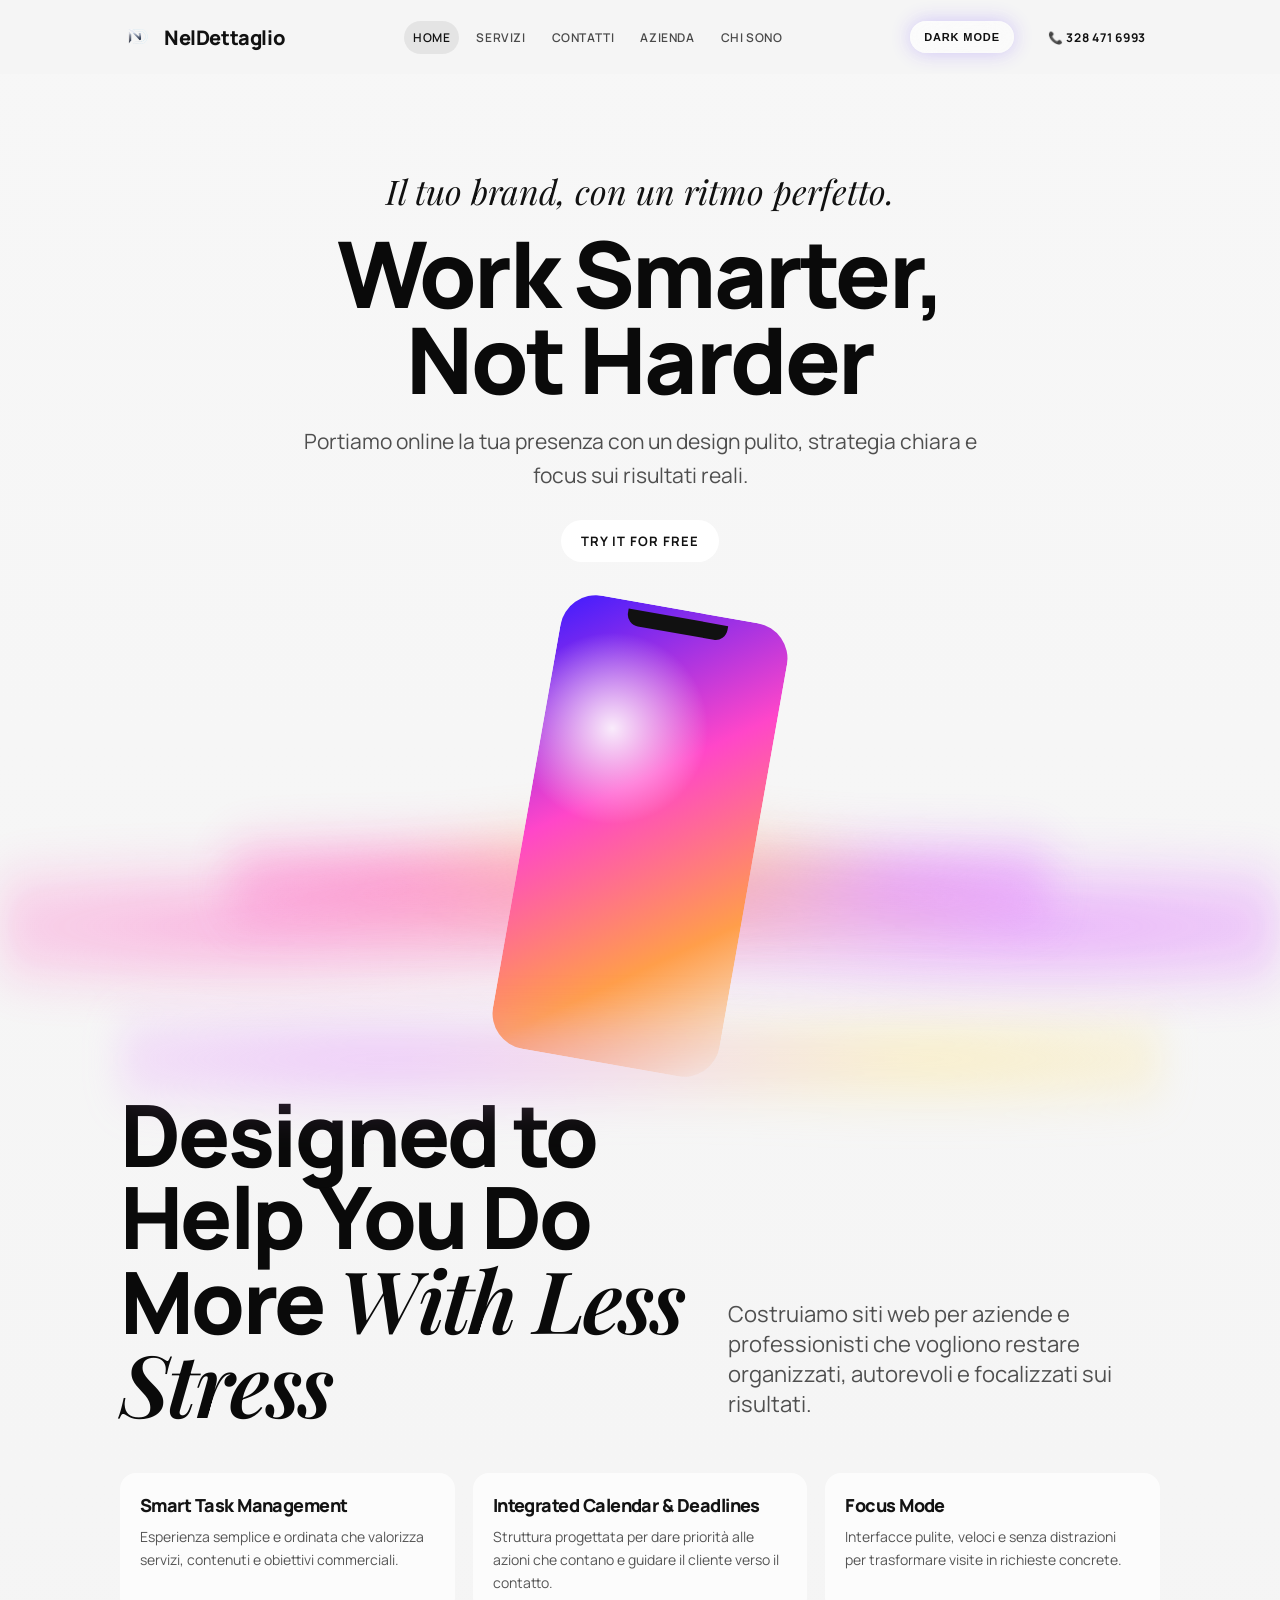
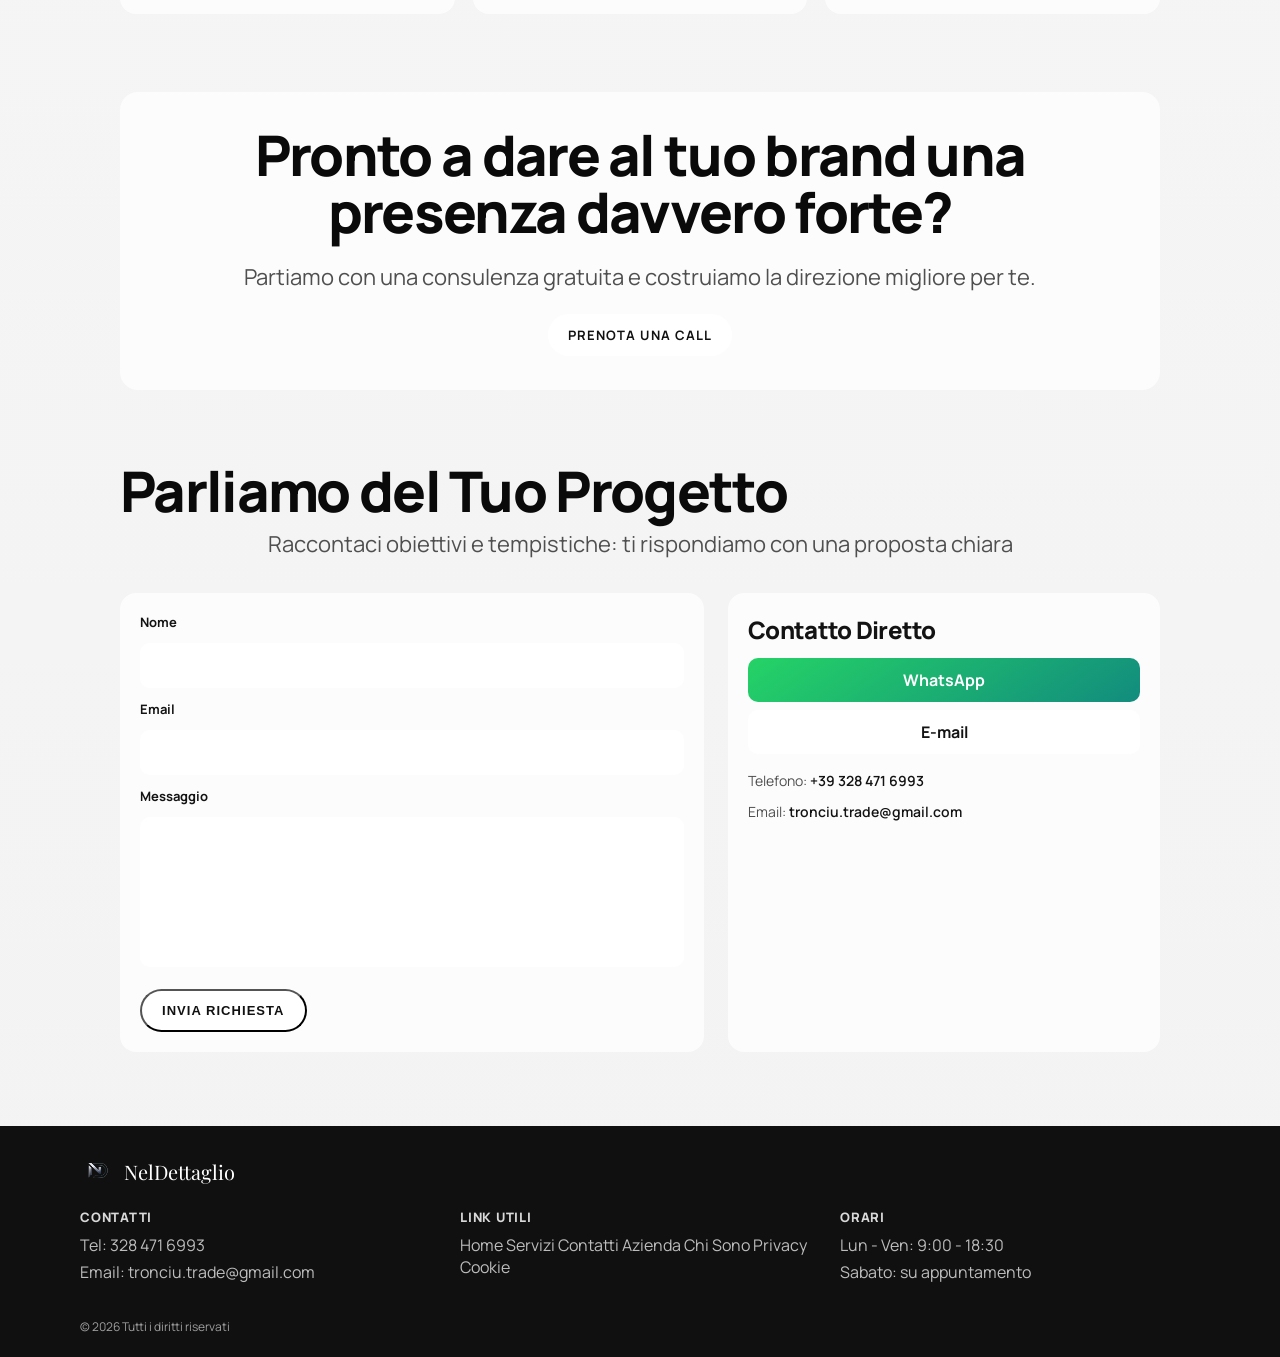
==== index.html @ 2afd31af "light mode and dark mode" ====
<!DOCTYPE html>
<html lang="it">
<head>
  <meta charset="UTF-8" />
  <meta name="viewport" content="width=device-width, initial-scale=1.0" />
  <title>NelDettaglio | Web Design Premium</title>
  <meta name="description" content="Realizziamo siti web premium, veloci e su misura per aziende e professionisti che vogliono distinguersi davvero online." />
  <meta name="theme-color" content="#000000" />
  <meta property="og:type" content="website" />
  <meta property="og:title" content="NelDettaglio | Web Design Premium" />
  <meta property="og:description" content="Siti web ad alto impatto visivo e strategico per valorizzare il tuo brand e generare contatti di qualità." />
  <meta property="og:image" content="images/logo2.png" />
  <meta property="og:locale" content="it_IT" />
  <meta name="twitter:card" content="summary_large_image" />
  <meta name="twitter:title" content="NelDettaglio | Web Design Premium" />
  <meta name="twitter:description" content="Design, strategia e performance per una presenza online che si fa ricordare." />
  <meta name="twitter:image" content="images/logo2.png" />
  <link rel="preconnect" href="https://fonts.googleapis.com" />
  <link rel="preconnect" href="https://fonts.gstatic.com" crossorigin />
  <link href="https://fonts.googleapis.com/css2?family=Playfair+Display:wght@600;700;800&family=Manrope:wght@400;500;600;700;800&display=swap" rel="stylesheet" />
  <link rel="icon" type="image/png" sizes="32x32" href="images/favicon-32.png" />
  <link rel="icon" type="image/png" sizes="16x16" href="images/favicon-16.png" />
  <link rel="apple-touch-icon" sizes="180x180" href="images/apple-touch-icon.png" />
  <link rel="stylesheet" href="css/tronciu.css" />
</head>
<body class="preload">
  <div class="site-shell">
  <header class="topbar" id="home-content">
    <div class="container nav-wrap">
      <a href="/" class="brand" aria-label="Vai alla home">
        <img class="logo-image" src="images/logo2.png" alt="Logo NelDettaglio" />
        <span class="logo-text">NelDettaglio</span>
      </a>
      <button class="nav-toggle" type="button" aria-expanded="false" aria-controls="site-nav" aria-label="Apri menu di navigazione">
        <span></span><span></span><span></span>
      </button>
      <nav class="nav" id="site-nav">
        <a href="/" class="active">Home</a>
        <a href="#servizi">Servizi</a>
        <a href="#contatti">Contatti</a>
        <a href="html/azienda.html">Azienda</a>
        <a href="html/chi-siamo.html">Chi Sono</a>
      </nav>
      <button class="theme-toggle" type="button" id="theme-toggle" aria-label="Attiva tema scuro" aria-pressed="false">DARK MODE</button>
      <a href="tel:+393284716993" class="nav-quick phone" aria-label="Chiama il numero 328 471 6993">&#128222; 328 471 6993</a>
    </div>
  </header>

  <main>
    <section class="hero">
      <div class="container hero-grid">
        <div class="hero-copy">
          <small class="hero-kicker">Il tuo brand, con un ritmo perfetto.</small>
          <h1>Work Smarter,<br />Not Harder</h1>
          <p>Portiamo online la tua presenza con un design pulito, strategia chiara e focus sui risultati reali.</p>
          <a href="#contatti" class="btn">Try It For Free</a>
        </div>
      </div>
      <div class="hero-device-wrap" aria-hidden="true">
        <div class="hero-device"></div>
      </div>
    </section>

    <section class="services container" id="servizi">
      <div class="services-head">
        <h2>Designed to Help You Do<br />More <span>With Less Stress</span></h2>
        <p class="subtitle">Costruiamo siti web per aziende e professionisti che vogliono restare organizzati, autorevoli e focalizzati sui risultati.</p>
      </div>
      <div class="service-grid service-points">
        <article class="card service point">
          <h3>Smart Task Management</h3>
          <p>Esperienza semplice e ordinata che valorizza servizi, contenuti e obiettivi commerciali.</p>
        </article>
        <article class="card service point">
          <h3>Integrated Calendar &amp; Deadlines</h3>
          <p>Struttura progettata per dare priorità alle azioni che contano e guidare il cliente verso il contatto.</p>
        </article>
        <article class="card service point">
          <h3>Focus Mode</h3>
          <p>Interfacce pulite, veloci e senza distrazioni per trasformare visite in richieste concrete.</p>
        </article>
      </div>
    </section>

    <section class="cta">
      <div class="container cta-box">
        <h2>Pronto a dare al tuo brand una presenza davvero forte?</h2>
        <p>Partiamo con una consulenza gratuita e costruiamo la direzione migliore per te.</p>
        <a href="#contatti" class="btn">Prenota una Call</a>
      </div>
    </section>

    <section class="contact container" id="contatti">
      <h2>Parliamo del Tuo Progetto</h2>
      <p class="subtitle">Raccontaci obiettivi e tempistiche: ti rispondiamo con una proposta chiara</p>
      <div class="contact-grid">
        <form class="contact-form card" id="contact-form">
          <label for="nome">Nome</label>
          <input id="nome" name="nome" type="text" required />

          <label for="email">Email</label>
          <input id="email" name="email" type="email" required />

          <label for="messaggio">Messaggio</label>
          <textarea id="messaggio" name="messaggio" rows="5" required></textarea>

          <button type="submit" class="btn contact-send">Invia Richiesta</button>
        </form>

        <div class="contact-actions card">
          <h3>Contatto Diretto</h3>
          <a class="quick-link whatsapp-link" id="wa-link" href="https://wa.me/393284716993" target="_blank" rel="noopener noreferrer">WhatsApp</a>
          <a class="quick-link mail-link" href="mailto:tronciu.trade@gmail.com">E-mail</a>
          <p>Telefono: <a href="tel:+393284716993">+39 328 471 6993</a></p>
          <p>Email: <a href="mailto:tronciu.trade@gmail.com">tronciu.trade@gmail.com</a></p>
        </div>
      </div>
    </section>
  </main>

  <footer class="site-footer">
    <div class="footer-inner">
      <div class="footer-brand">
        <img class="logo-image footer-logo" src="images/logo2.png" alt="Logo NelDettaglio" />
        <span class="footer-brand-text">NelDettaglio</span>
      </div>
      <div class="footer-col">
        <h4>CONTATTI</h4>
        <p>Tel: 328 471 6993</p>
        <p>Email: tronciu.trade@gmail.com</p>
      </div>
      <div class="footer-col">
        <h4>LINK UTILI</h4>
        <a href="/">Home</a>
        <a href="#servizi">Servizi</a>
        <a href="#contatti">Contatti</a>
        <a href="html/azienda.html">Azienda</a>
        <a href="html/chi-siamo.html">Chi Sono</a>
        <a href="html/privacy.html">Privacy</a>
        <a href="html/cookie.html">Cookie</a>
      </div>
      <div class="footer-col">
        <h4>ORARI</h4>
        <p>Lun - Ven: 9:00 - 18:30</p>
        <p>Sabato: su appuntamento</p>
      </div>
      <div class="footer-copy">© 2026 Tutti i diritti riservati</div>
      <a class="mobile-phone-cta" href="tel:+393284716993" aria-label="Chiama il numero 328 471 6993">
        &#128222; Chiama ora: 328 471 6993
      </a>
    </div>
  </footer>
  </div>
  <script src="js/tronciu.js"></script>
</body>
</html>
---- css/tronciu.css ----
:root {
  --page-bg: #ffffff;
  --canvas: #f3f3f3;
  --canvas-soft: #f7f7f7;
  --ink: #111111;
  --ink-soft: #4a4a4a;
  --accent: #5227ff;
  --topbar-bg: rgba(245, 245, 245, 0.86);
  --nav-hover: rgba(17, 17, 17, 0.07);
  --surface: rgba(255, 255, 255, 0.72);
  --surface-strong: rgba(255, 255, 255, 0.7);
  --field-bg: #ffffff;
  --focus-bg: #f5f3ff;
  --title: #0a0a0a;
  --text-body: #4f4f4f;
  --card-title: #131313;
  --card-text: #555555;
  --btn-bg: #ffffff;
  --btn-text: #111111;
  --toggle-text: #111111;
  --toggle-bg: rgba(255, 255, 255, 0.55);
  --toggle-glow: rgba(82, 39, 255, 0.24);
}

body[data-theme="dark"] {
  --page-bg: #050507;
  --canvas: #0a0b10;
  --canvas-soft: #0e1117;
  --ink: #f5f7ff;
  --ink-soft: #b8c0d8;
  --topbar-bg: rgba(9, 12, 18, 0.74);
  --nav-hover: rgba(255, 255, 255, 0.12);
  --surface: rgba(14, 18, 28, 0.7);
  --surface-strong: rgba(16, 20, 32, 0.74);
  --field-bg: rgba(255, 255, 255, 0.09);
  --focus-bg: rgba(82, 39, 255, 0.26);
  --title: #f8faff;
  --text-body: #c6cce0;
  --card-title: #f0f3ff;
  --card-text: #b3bad1;
  --btn-bg: rgba(255, 255, 255, 0.14);
  --btn-text: #f5f7ff;
  --toggle-text: #f2f5ff;
  --toggle-bg: rgba(255, 255, 255, 0.08);
  --toggle-glow: rgba(82, 39, 255, 0.4);
}

* { box-sizing: border-box; }
html { scroll-behavior: smooth; }

body {
  margin: 0;
  font-family: "Manrope", sans-serif;
  color: var(--ink);
  background: var(--page-bg);
  --hero-progress: 0;
  --page-progress: 0;
}

h1, h2, h3, h4 {
  margin: 0;
  font-family: "Manrope", sans-serif;
  font-weight: 800;
  letter-spacing: -0.03em;
  text-transform: none;
}

.site-shell {
  width: 100%;
  margin: 0;
  background: linear-gradient(180deg, var(--canvas-soft), var(--canvas));
  position: relative;
  z-index: 1;
  transform-origin: top center;
  transform: translateY(0) scaleY(1);
  opacity: 1;
  filter: blur(0);
  transition:
    transform 0.86s cubic-bezier(0.21, 0.9, 0.22, 1),
    opacity 0.52s ease,
    filter 0.52s ease;
}

body.preload .site-shell {
  transform: translateY(-44px) scaleY(0.92);
  opacity: 0;
  filter: blur(4px);
}

body.preload.entered .site-shell {
  transform: translateY(0) scaleY(1);
  opacity: 1;
  filter: blur(0);
}

.container { width: min(1040px, 90%); margin: 0 auto; }

.topbar {
  position: sticky;
  top: 0;
  z-index: 30;
  background: var(--topbar-bg);
  backdrop-filter: blur(8px);
}

.topbar::before {
  content: "";
  position: absolute;
  left: 0;
  top: 0;
  width: 100%;
  height: 2px;
  background: linear-gradient(90deg, rgba(82, 39, 255, 0.15), var(--accent), rgba(82, 39, 255, 0.15));
  transform: scaleX(var(--page-progress));
  transform-origin: left center;
}

.nav-wrap {
  min-height: 74px;
  display: grid;
  grid-template-columns: auto 1fr auto auto;
  align-items: center;
  gap: 20px;
}

.brand {
  display: inline-flex;
  align-items: center;
  gap: 10px;
  text-decoration: none;
  color: var(--ink);
}

.logo-image {
  width: 34px;
  height: 34px;
  border-radius: 8px;
  object-fit: cover;
  display: block;
}

.logo-text { font-size: 20px; font-weight: 800; letter-spacing: -0.02em; color: var(--ink); }

.nav {
  display: flex;
  align-items: center;
  gap: 8px;
  justify-self: center;
}

.nav a {
  text-decoration: none;
  color: var(--ink-soft);
  font-size: 12px;
  font-weight: 600;
  text-transform: uppercase;
  letter-spacing: 0.05em;
  padding: 8px 9px;
  border-radius: 999px;
  transition: all 0.2s ease;
}

.nav a:hover,
.nav a.active {
  color: var(--ink);
  background: var(--nav-hover);
}

.nav-toggle {
  display: none;
  width: 42px;
  height: 42px;
  border: 0;
  border-radius: 12px;
  background: var(--btn-bg);
  position: relative;
  padding: 0;
}

.nav-toggle span {
  position: absolute;
  left: 50%;
  width: 20px;
  height: 2px;
  border-radius: 99px;
  background: var(--btn-text);
  transform: translateX(-50%);
  transition: transform 0.25s ease, opacity 0.2s ease;
}

.theme-toggle {
  justify-self: end;
  white-space: nowrap;
  border: 0;
  border-radius: 999px;
  padding: 10px 14px;
  font-size: 11px;
  font-weight: 800;
  letter-spacing: 0.08em;
  text-transform: uppercase;
  color: var(--toggle-text);
  background:
    linear-gradient(130deg, rgba(255, 255, 255, 0.26), transparent 68%),
    var(--toggle-bg);
  backdrop-filter: blur(12px);
  box-shadow: inset 0 0 0 1px rgba(255, 255, 255, 0.2), 0 0 20px var(--toggle-glow);
  cursor: pointer;
  transition: transform 0.2s ease, box-shadow 0.2s ease, background 0.2s ease;
}

.theme-toggle:hover {
  transform: translateY(-1px);
  box-shadow: inset 0 0 0 1px rgba(255, 255, 255, 0.3), 0 0 24px var(--toggle-glow);
}

.nav-toggle span:nth-child(1) { top: 14px; }
.nav-toggle span:nth-child(2) { top: 20px; }
.nav-toggle span:nth-child(3) { top: 26px; }

.nav-quick.phone {
  justify-self: end;
  white-space: nowrap;
  text-decoration: none;
  font-size: 12px;
  font-weight: 700;
  text-transform: uppercase;
  letter-spacing: 0.06em;
  padding: 10px 14px;
  border-radius: 999px;
  color: var(--ink);
  background: transparent;
  transition: all 0.2s ease;
}

.nav-quick.phone:hover {
  transform: translateY(-1px);
}

.hero {
  position: relative;
  padding: clamp(64px, 8vw, 94px) 0 44px;
}

.hero::after {
  content: "";
  position: absolute;
  left: 50%;
  transform: translateX(-50%);
  bottom: 0;
  width: 100%;
  height: clamp(140px, 20vw, 220px);
  background:
    radial-gradient(ellipse at 20% 62%, rgba(255, 109, 199, 0.5) 0%, transparent 42%),
    radial-gradient(ellipse at 50% 50%, rgba(255, 198, 118, 0.5) 0%, transparent 44%),
    radial-gradient(ellipse at 82% 62%, rgba(223, 119, 255, 0.56) 0%, transparent 44%);
  filter: blur(20px);
  opacity: 0.95;
  pointer-events: none;
}

.hero-grid { display: grid; grid-template-columns: 1fr; justify-items: center; position: relative; z-index: 1; }

.hero-copy { text-align: center; max-width: 860px; transform: translateY(calc(var(--hero-progress) * -10px)); }

.hero-kicker {
  display: block;
  font-family: "Playfair Display", serif;
  font-style: italic;
  font-size: clamp(21px, 2.7vw, 34px);
  color: var(--ink);
  margin-bottom: 16px;
}

.hero-copy h1 {
  font-size: clamp(46px, 8.5vw, 92px);
  line-height: 0.94;
  color: var(--title);
}

.hero-copy p {
  margin: 22px auto 28px;
  color: var(--text-body);
  max-width: 56ch;
  font-size: clamp(16px, 2.2vw, 21px);
  line-height: 1.6;
}

.btn {
  display: inline-flex;
  align-items: center;
  justify-content: center;
  gap: 8px;
  text-decoration: none;
  font-size: 13px;
  text-transform: uppercase;
  letter-spacing: 0.08em;
  font-weight: 700;
  color: var(--btn-text);
  border-radius: 999px;
  padding: 12px 20px;
  background: var(--btn-bg);
  transition: all 0.2s ease;
}

.btn:hover {
  transform: translateY(-1px);
  color: var(--accent);
}

.hero-device-wrap {
  position: relative;
  z-index: 1;
  margin-top: clamp(30px, 5vw, 44px);
  height: clamp(230px, 30vw, 360px);
  display: grid;
  place-items: center;
}

.hero-device-wrap::before {
  content: "";
  position: absolute;
  left: 50%;
  transform: translateX(-50%);
  bottom: 2%;
  width: min(820px, 95%);
  height: clamp(120px, 16vw, 170px);
  background:
    radial-gradient(ellipse at 20% 55%, rgba(255, 109, 199, 0.64) 0%, transparent 45%),
    radial-gradient(ellipse at 50% 46%, rgba(255, 198, 118, 0.58) 0%, transparent 46%),
    radial-gradient(ellipse at 82% 56%, rgba(223, 119, 255, 0.62) 0%, transparent 45%);
  filter: blur(22px);
  opacity: 0.96;
}

.hero-device {
  width: clamp(166px, 20vw, 230px);
  aspect-ratio: 10 / 20;
  border-radius: 36px;
  position: relative;
  background:
    radial-gradient(circle at 30% 28%, rgba(255, 255, 255, 0.9) 0%, transparent 26%),
    linear-gradient(145deg, #3f1cff 0%, #ff46c9 40%, #ff9e4a 74%, #f4f5f7 100%);
  transform: rotate(10deg);
}

.hero-device::before {
  content: "";
  position: absolute;
  top: 8px;
  left: 50%;
  transform: translateX(-50%);
  width: 44%;
  height: 16px;
  border-radius: 0 0 12px 12px;
  background: #111;
}

.services {
  position: relative;
  padding: clamp(48px, 7vw, 84px) 0 40px;
}

.services::before {
  content: "";
  position: absolute;
  left: 0;
  right: 0;
  top: 0;
  margin: 0 auto;
  width: 100%;
  height: 140px;
  background:
    radial-gradient(ellipse at 24% 35%, rgba(228, 140, 255, 0.4) 0%, transparent 50%),
    radial-gradient(ellipse at 78% 35%, rgba(255, 228, 133, 0.4) 0%, transparent 48%);
  filter: blur(18px);
}

.services-head {
  display: grid;
  grid-template-columns: 1.15fr 0.85fr;
  gap: 24px;
  align-items: end;
}

.services h2 {
  font-size: clamp(52px, 7.2vw, 86px);
  line-height: 0.95;
  color: var(--title);
  max-width: 12ch;
  margin-bottom: 14px;
}

.services h2 span {
  font-family: "Playfair Display", serif;
  font-style: italic;
  font-weight: 600;
}

.subtitle {
  color: var(--text-body);
  font-size: clamp(16px, 2vw, 22px);
  max-width: 60ch;
}

.service-grid { margin-top: 32px; display: grid; grid-template-columns: repeat(3, 1fr); gap: 18px; }

.card {
  background: var(--surface);
  border-radius: 16px;
  padding: 20px;
}

.card h3 { font-size: 20px; color: var(--card-title); margin-bottom: 8px; }
.card p { margin: 0; font-size: 14px; line-height: 1.65; color: var(--card-text); }

.point h3 {
  font-size: 18px;
}

.cta {
  padding: 38px 0 54px;
}

.cta-box {
  text-align: center;
  background: var(--surface-strong);
  border-radius: 18px;
  padding: clamp(22px, 4vw, 34px);
}

.cta h2,
.contact h2,
.about-title {
  font-size: clamp(34px, 4.6vw, 56px);
  line-height: 1.02;
  color: var(--title);
}

.cta p {
  color: var(--text-body);
  font-size: clamp(16px, 2vw, 22px);
}

.contact { padding: 18px 0 74px; }
.contact .subtitle { margin: 10px auto 0; text-align: center; }

.contact-grid {
  margin-top: 34px;
  display: grid;
  grid-template-columns: 1.15fr 0.85fr;
  gap: 24px;
}

.contact-form,
.contact-actions,
.about-hero,
.about-body,
.about-side,
.about-block,
.about-card,
.about-step {
  border-radius: 16px;
  background: var(--surface);
  padding: 20px;
}

.contact-form { display: grid; gap: 12px; }
.contact-form label { font-size: 13px; font-weight: 700; color: var(--card-title); }

.contact-form input,
.contact-form textarea {
  width: 100%;
  border: 0;
  border-radius: 10px;
  padding: 12px 13px;
  font-family: inherit;
  font-size: 15px;
  color: var(--ink);
  background: var(--field-bg);
}

.contact-form textarea { min-height: 150px; resize: none; }

.contact-form input:focus,
.contact-form textarea:focus {
  outline: 0;
  background: var(--focus-bg);
}

.contact-send { margin-top: 10px; width: fit-content; }
.contact-actions h3 { font-size: 24px; margin-bottom: 12px; }

.quick-link {
  display: inline-block;
  width: 100%;
  text-decoration: none;
  text-align: center;
  padding: 11px 12px;
  border-radius: 10px;
  margin-bottom: 8px;
  font-weight: 700;
}

.whatsapp-link { background: linear-gradient(145deg, #25d366, #128c7e); color: #fff; }
.mail-link { background: var(--field-bg); color: var(--card-title); }

.contact-actions p { margin: 7px 0; color: var(--text-body); }
.contact-actions p a { color: var(--card-title); text-decoration: none; font-weight: 600; }

.about-main { padding: 42px 0 72px; }
.about-kicker { display: inline-block; margin-bottom: 10px; font-size: 12px; font-weight: 800; letter-spacing: 0.08em; text-transform: uppercase; color: var(--accent); }
.about-title { margin-bottom: 10px; }
.about-lead { color: var(--text-body); font-size: 19px; line-height: 1.75; }
.about-grid { display: grid; grid-template-columns: 1.2fr 0.8fr; gap: 22px; margin-top: 24px; }
.about-body p { margin: 0 0 16px; color: var(--text-body); line-height: 1.8; font-size: 17px; }
.about-side h3, .about-block h3 { font-size: 26px; margin-bottom: 10px; }
.about-list { margin: 0; padding-left: 18px; color: var(--text-body); line-height: 1.7; }
.about-section { margin-top: 24px; }
.about-cards { display: grid; grid-template-columns: repeat(3, 1fr); gap: 16px; }
.about-card h4 { font-size: 20px; margin-bottom: 8px; }
.about-card p, .about-step p { color: var(--text-body); font-size: 14px; }
.about-steps { display: grid; grid-template-columns: repeat(4, 1fr); gap: 14px; }
.about-step .num { display: inline-flex; width: 28px; height: 28px; border-radius: 999px; align-items: center; justify-content: center; background: var(--accent); color: #fff; font-size: 13px; font-weight: 800; margin-bottom: 8px; }
.about-step h4 { font-size: 18px; margin-bottom: 6px; }
.about-cta { margin-top: 30px; text-align: center; }
.about-cta p { color: var(--text-body); font-size: 18px; margin-bottom: 20px; }

.site-footer {
  background: #101010;
}

.footer-inner {
  width: min(1120px, 92%);
  margin: 0 auto;
  padding: 28px 0 22px;
  display: grid;
  grid-template-columns: repeat(3, 1fr);
  gap: 20px;
  color: #efefef;
}

.footer-brand { grid-column: 1 / -1; display: inline-flex; align-items: center; gap: 10px; }
.footer-logo { width: 34px; height: 34px; }
.footer-brand-text { font-family: "Playfair Display", serif; font-size: 20px; color: #ffffff; text-transform: none; }
.footer-col h4 { margin: 0 0 8px; font-size: 13px; letter-spacing: 0.06em; text-transform: uppercase; color: #d9d9d9; }
.footer-col p, .footer-col a { margin: 0 0 5px; color: #bdbdbd; text-decoration: none; }
.footer-col a:hover { color: #fff; }
.footer-copy { grid-column: 1 / -1; font-size: 12px; color: #9f9f9f; padding-top: 10px; }
.mobile-phone-cta { display: none; }

.reveal {
  --reveal-y: 24px;
  opacity: 0;
  transform: translateY(var(--reveal-y));
  filter: blur(2px);
  transition: opacity 0.7s ease, transform 0.7s ease, filter 0.7s ease;
}

.reveal.visible {
  --reveal-y: 0px;
  opacity: 1;
  filter: blur(0);
}

@media (max-width: 900px) {
  .site-shell {
    width: 100%;
    margin: 0;
    box-shadow: none;
  }

  .nav-toggle { display: inline-flex; margin-left: auto; }
  .nav-quick { display: none; }
  .theme-toggle { justify-self: auto; margin-left: auto; margin-right: 8px; }

  .nav {
    width: 100%;
    flex-direction: column;
    align-items: stretch;
    gap: 6px;
    max-height: 0;
    opacity: 0;
    overflow: hidden;
    pointer-events: none;
    transform: translateY(-8px);
    transition: max-height 0.3s ease, opacity 0.2s ease, transform 0.24s ease;
  }

  body.nav-open .nav {
    max-height: 360px;
    opacity: 1;
    pointer-events: auto;
    transform: translateY(0);
    margin-top: 8px;
  }

  .nav a { display: block; width: 100%; border-radius: 10px; font-size: 14px; }

  body.nav-open .nav-toggle span:nth-child(1) { transform: translateX(-50%) translateY(6px) rotate(45deg); }
  body.nav-open .nav-toggle span:nth-child(2) { opacity: 0; }
  body.nav-open .nav-toggle span:nth-child(3) { transform: translateX(-50%) translateY(-6px) rotate(-45deg); }

  .hero { padding: 42px 0 30px; }
  .hero::after { height: 150px; filter: blur(16px); }

  .service-grid,
  .about-grid,
  .about-cards,
  .about-steps,
  .contact-grid,
  .services-head {
    grid-template-columns: 1fr;
  }

  .footer-inner { grid-template-columns: 1fr; text-align: center; }
  .footer-brand { justify-content: center; }

  .mobile-phone-cta {
    display: inline-block;
    text-decoration: none;
    margin-top: 4px;
    color: #fff;
  }
}

@media (max-width: 600px) {
  .container { width: min(1120px, 94%); }
  .logo-image { width: 30px; height: 30px; border-radius: 7px; }
  .logo-text { font-size: 18px; }
  .hero-copy h1 { font-size: clamp(36px, 14vw, 60px); }
  .hero-copy p { font-size: 15px; }
  .hero-kicker { font-size: 18px; }
  .subtitle, .cta p, .about-lead, .about-body p { font-size: 15px; line-height: 1.6; }
}
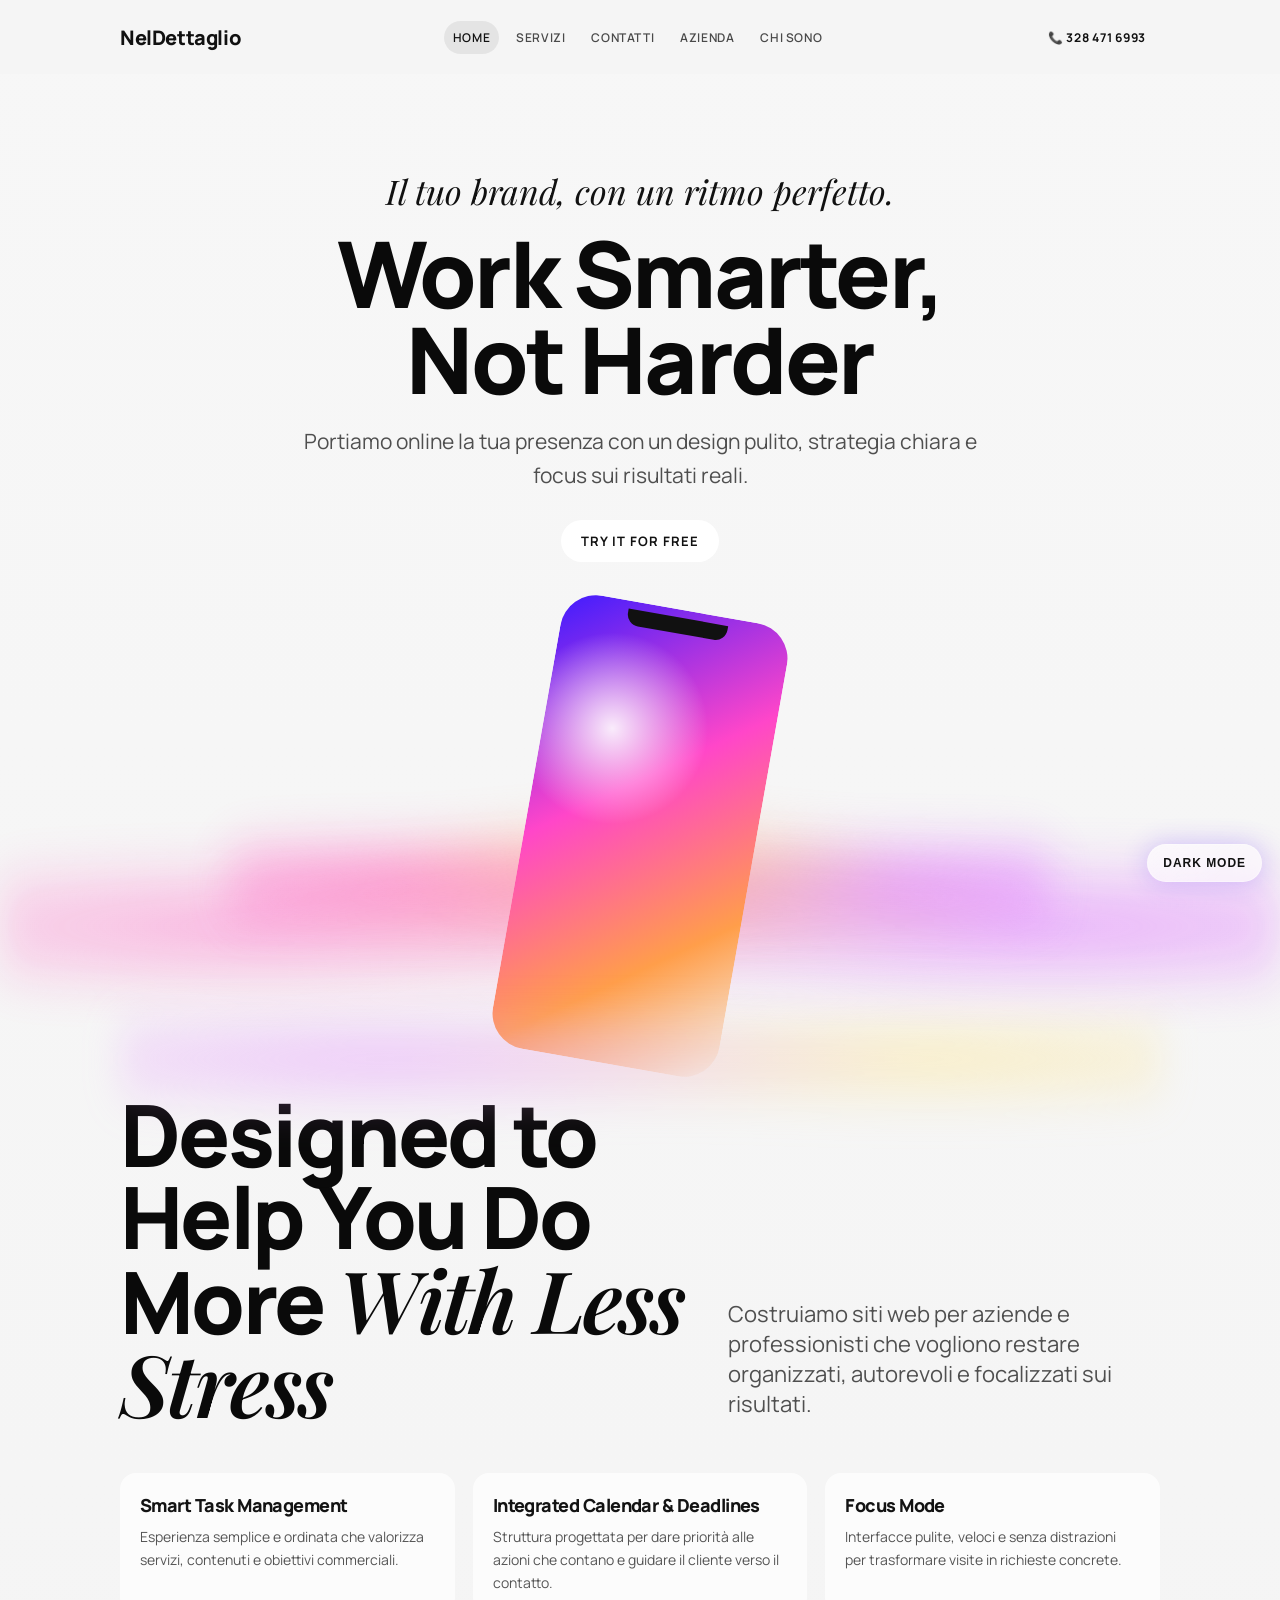
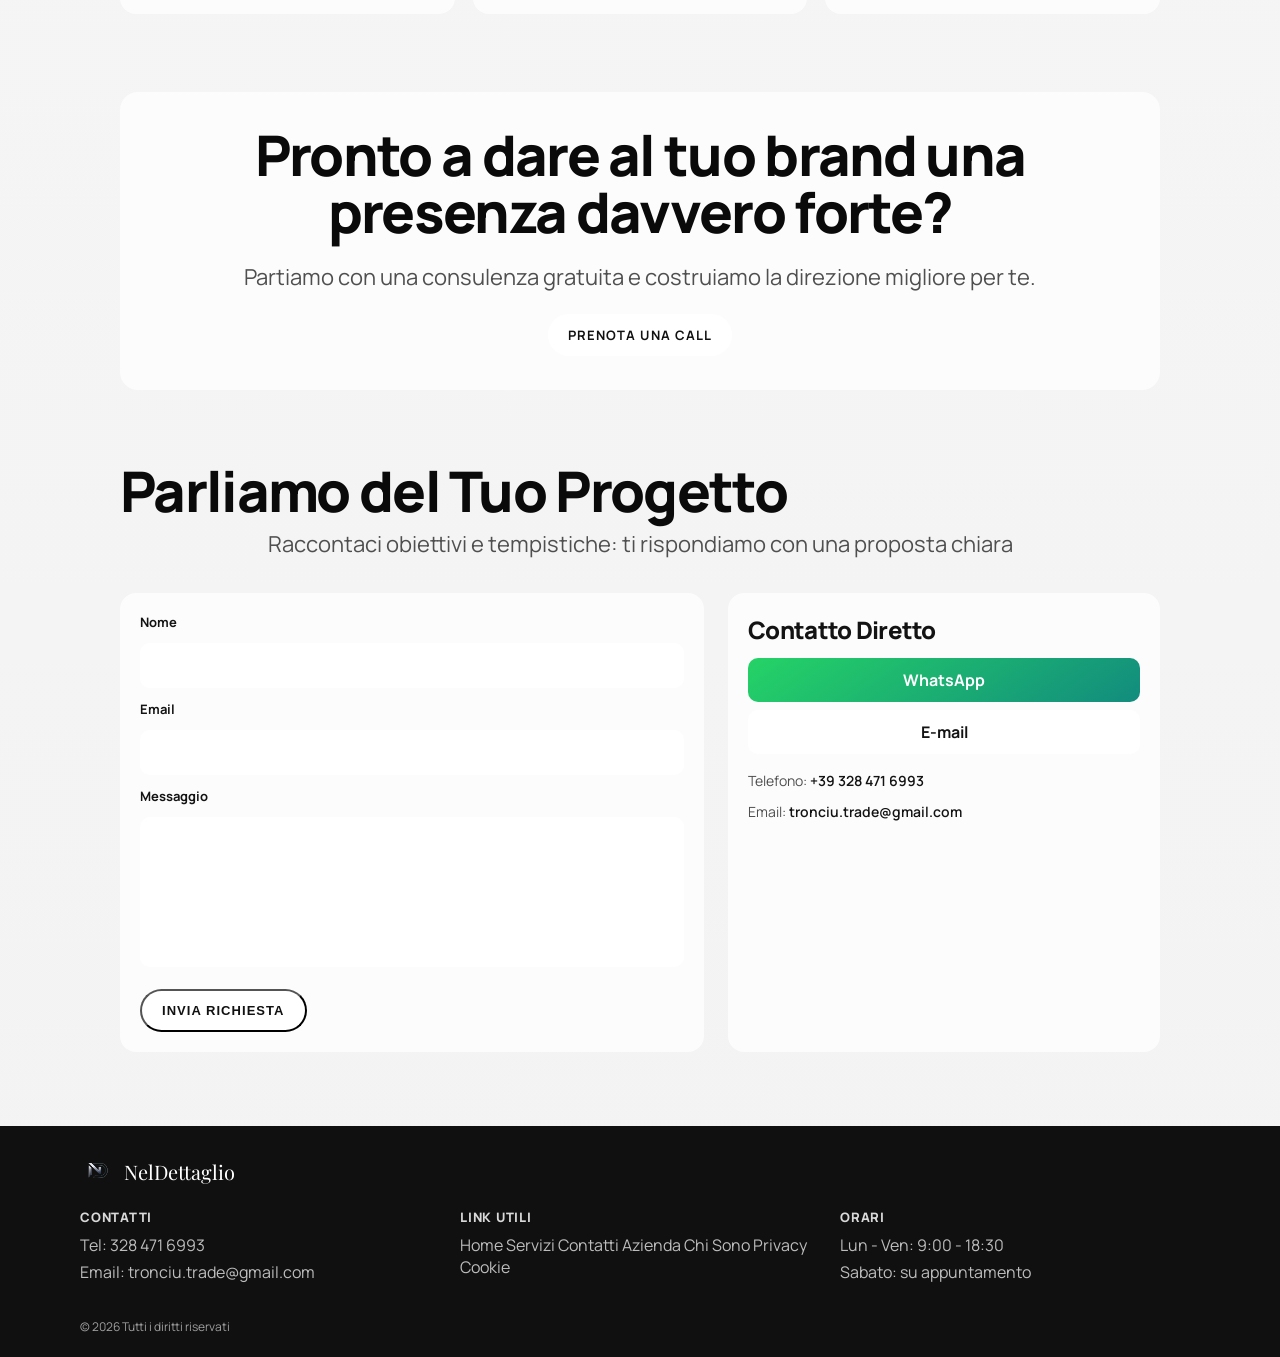
==== commit a8ad4231: "light mode and dark mode & tolto logo" ====
--- a/index.html
+++ b/index.html
@@ -28,7 +28,6 @@
   <header class="topbar" id="home-content">
     <div class="container nav-wrap">
       <a href="/" class="brand" aria-label="Vai alla home">
-        <img class="logo-image" src="images/logo2.png" alt="Logo NelDettaglio" />
         <span class="logo-text">NelDettaglio</span>
       </a>
       <button class="nav-toggle" type="button" aria-expanded="false" aria-controls="site-nav" aria-label="Apri menu di navigazione">
@@ -41,7 +40,6 @@
         <a href="html/azienda.html">Azienda</a>
         <a href="html/chi-siamo.html">Chi Sono</a>
       </nav>
-      <button class="theme-toggle" type="button" id="theme-toggle" aria-label="Attiva tema scuro" aria-pressed="false">DARK MODE</button>
       <a href="tel:+393284716993" class="nav-quick phone" aria-label="Chiama il numero 328 471 6993">&#128222; 328 471 6993</a>
     </div>
   </header>
@@ -151,6 +149,7 @@
     </div>
   </footer>
   </div>
+  <button class="theme-toggle" type="button" id="theme-toggle" aria-label="Attiva tema scuro" aria-pressed="false">DARK MODE</button>
   <script src="js/tronciu.js"></script>
 </body>
 </html>
--- a/css/tronciu.css
+++ b/css/tronciu.css
@@ -23,9 +23,9 @@
 }
 
 body[data-theme="dark"] {
-  --page-bg: #050507;
-  --canvas: #0a0b10;
-  --canvas-soft: #0e1117;
+  --page-bg: #000000;
+  --canvas: #04060b;
+  --canvas-soft: #080b12;
   --ink: #f5f7ff;
   --ink-soft: #b8c0d8;
   --topbar-bg: rgba(9, 12, 18, 0.74);
@@ -118,7 +118,7 @@
 .nav-wrap {
   min-height: 74px;
   display: grid;
-  grid-template-columns: auto 1fr auto auto;
+  grid-template-columns: auto 1fr auto;
   align-items: center;
   gap: 20px;
 }
@@ -189,12 +189,18 @@
 }
 
 .theme-toggle {
-  justify-self: end;
+  position: fixed;
+  right: 18px;
+  bottom: 18px;
+  z-index: 120;
+  display: inline-flex;
+  align-items: center;
+  justify-content: center;
   white-space: nowrap;
   border: 0;
   border-radius: 999px;
-  padding: 10px 14px;
-  font-size: 11px;
+  padding: 12px 16px;
+  font-size: 12px;
   font-weight: 800;
   letter-spacing: 0.08em;
   text-transform: uppercase;
@@ -203,7 +209,7 @@
     linear-gradient(130deg, rgba(255, 255, 255, 0.26), transparent 68%),
     var(--toggle-bg);
   backdrop-filter: blur(12px);
-  box-shadow: inset 0 0 0 1px rgba(255, 255, 255, 0.2), 0 0 20px var(--toggle-glow);
+  box-shadow: inset 0 0 0 1px rgba(255, 255, 255, 0.32), 0 0 26px var(--toggle-glow);
   cursor: pointer;
   transition: transform 0.2s ease, box-shadow 0.2s ease, background 0.2s ease;
 }
@@ -571,7 +577,7 @@
 
   .nav-toggle { display: inline-flex; margin-left: auto; }
   .nav-quick { display: none; }
-  .theme-toggle { justify-self: auto; margin-left: auto; margin-right: 8px; }
+  .theme-toggle { right: 12px; bottom: 12px; }
 
   .nav {
     width: 100%;
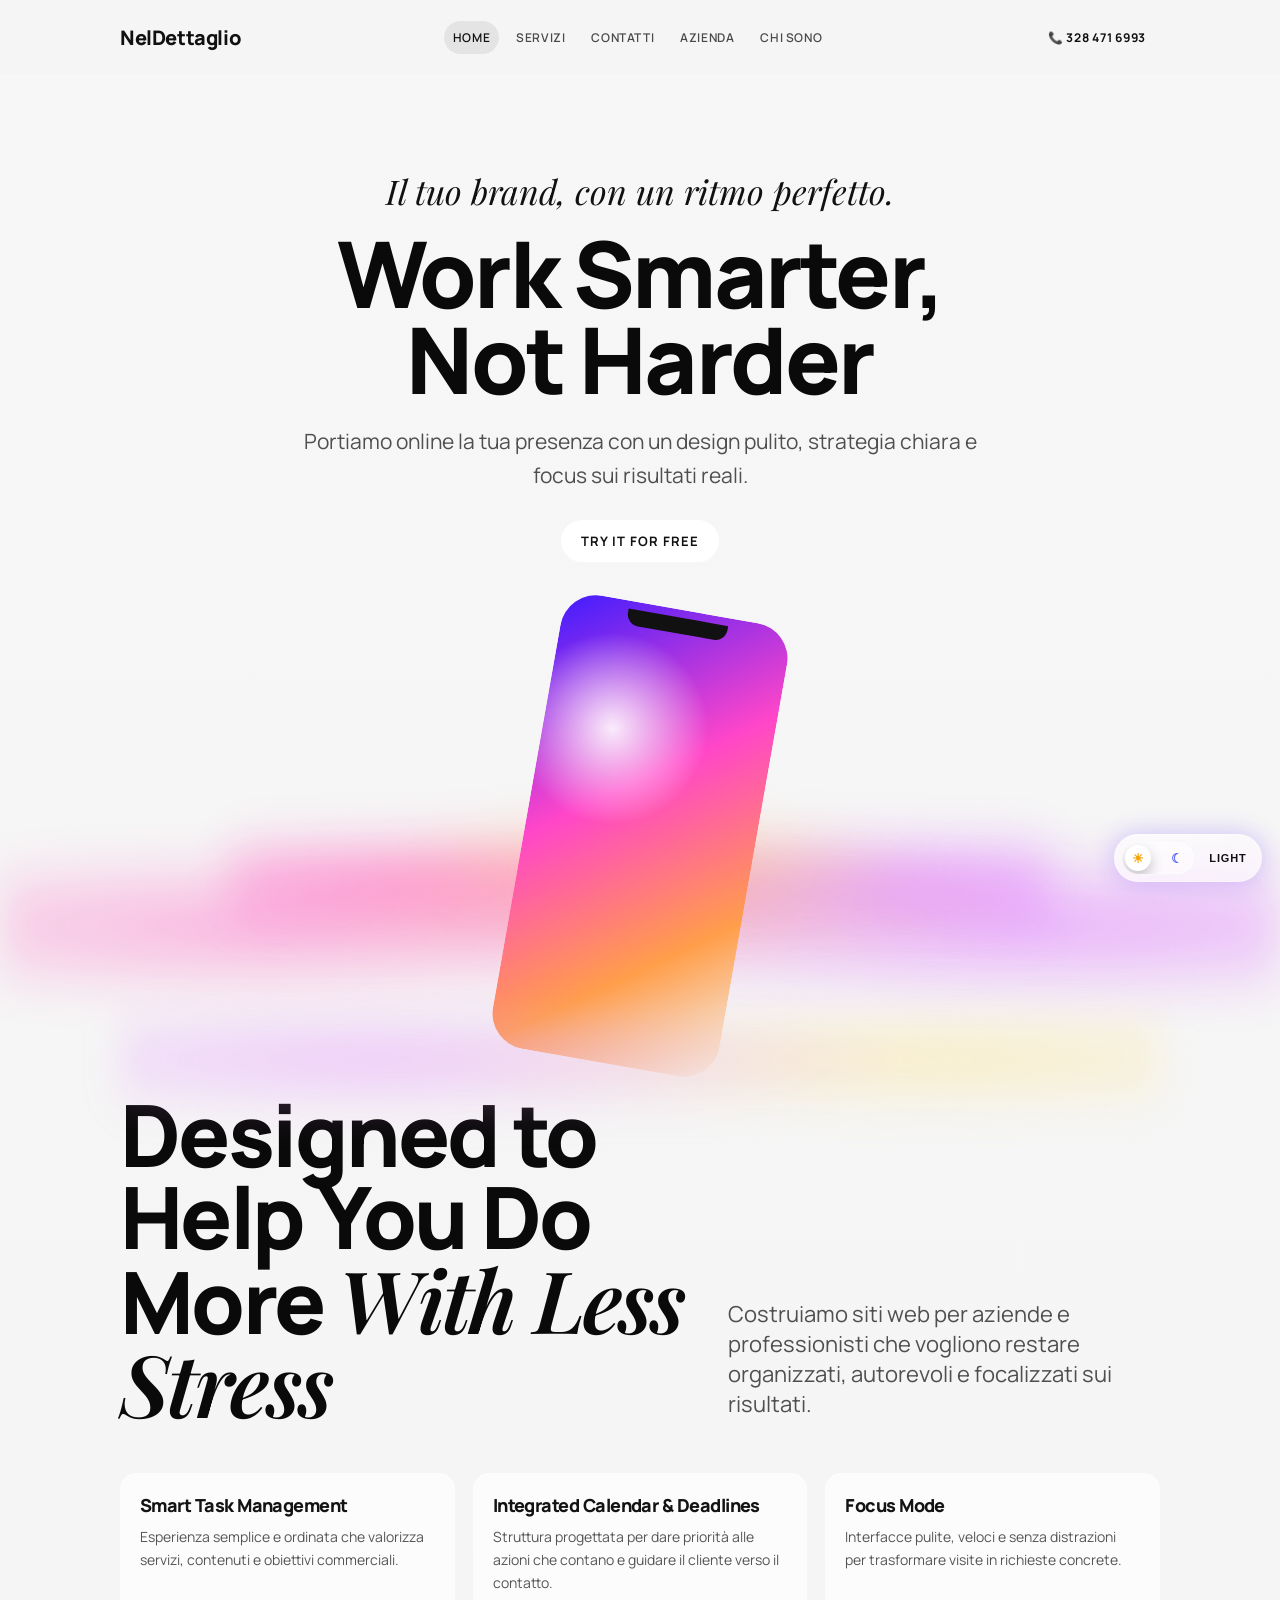
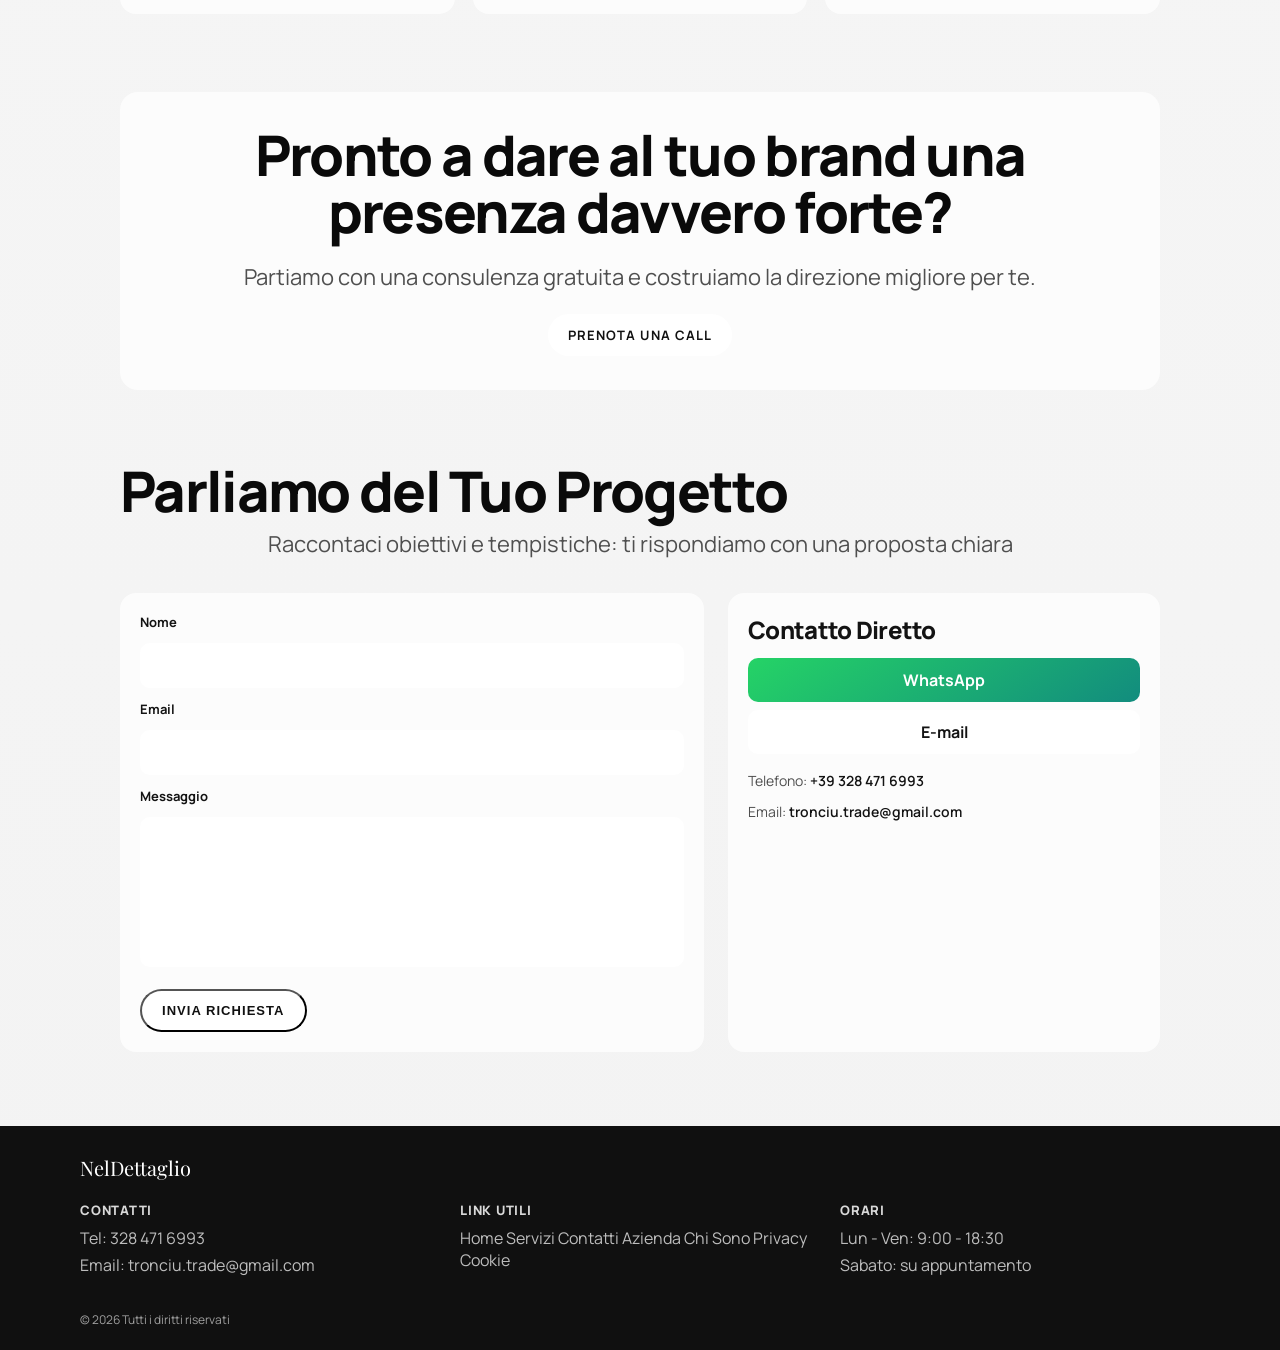
==== commit e4739252: "miglioraemetno grafica" ====
--- a/index.html
+++ b/index.html
@@ -119,7 +119,6 @@
   <footer class="site-footer">
     <div class="footer-inner">
       <div class="footer-brand">
-        <img class="logo-image footer-logo" src="images/logo2.png" alt="Logo NelDettaglio" />
         <span class="footer-brand-text">NelDettaglio</span>
       </div>
       <div class="footer-col">
@@ -149,7 +148,14 @@
     </div>
   </footer>
   </div>
-  <button class="theme-toggle" type="button" id="theme-toggle" aria-label="Attiva tema scuro" aria-pressed="false">DARK MODE</button>
+  <button class="theme-toggle" type="button" id="theme-toggle" aria-label="Attiva tema scuro" aria-pressed="false">
+    <span class="theme-track" aria-hidden="true">
+      <span class="theme-icon theme-icon-sun">☀</span>
+      <span class="theme-icon theme-icon-moon">☾</span>
+      <span class="theme-knob"></span>
+    </span>
+    <span class="theme-label">LIGHT</span>
+  </button>
   <script src="js/tronciu.js"></script>
 </body>
 </html>
--- a/css/tronciu.css
+++ b/css/tronciu.css
@@ -20,6 +20,11 @@
   --toggle-text: #111111;
   --toggle-bg: rgba(255, 255, 255, 0.55);
   --toggle-glow: rgba(82, 39, 255, 0.24);
+  --toggle-track: rgba(255, 255, 255, 0.45);
+  --toggle-knob: #ffffff;
+  --toggle-knob-ink: #111111;
+  --toggle-sun: #f5a400;
+  --toggle-moon: #5f6bff;
 }
 
 body[data-theme="dark"] {
@@ -43,6 +48,16 @@
   --toggle-text: #f2f5ff;
   --toggle-bg: rgba(255, 255, 255, 0.08);
   --toggle-glow: rgba(82, 39, 255, 0.4);
+  --toggle-track: rgba(255, 255, 255, 0.14);
+  --toggle-knob: #e8ecff;
+  --toggle-knob-ink: #0b0c10;
+  --toggle-sun: #ffd35e;
+  --toggle-moon: #b7c2ff;
+  --hero-glow-1: rgba(255, 92, 190, 0.78);
+  --hero-glow-2: rgba(255, 190, 84, 0.74);
+  --hero-glow-3: rgba(138, 110, 255, 0.8);
+  --services-glow-1: rgba(171, 108, 255, 0.62);
+  --services-glow-2: rgba(255, 214, 107, 0.56);
 }
 
 * { box-sizing: border-box; }
@@ -195,12 +210,12 @@
   z-index: 120;
   display: inline-flex;
   align-items: center;
-  justify-content: center;
+  gap: 10px;
   white-space: nowrap;
   border: 0;
   border-radius: 999px;
-  padding: 12px 16px;
-  font-size: 12px;
+  padding: 8px 10px 8px 8px;
+  font-size: 11px;
   font-weight: 800;
   letter-spacing: 0.08em;
   text-transform: uppercase;
@@ -217,6 +232,53 @@
 .theme-toggle:hover {
   transform: translateY(-1px);
   box-shadow: inset 0 0 0 1px rgba(255, 255, 255, 0.3), 0 0 24px var(--toggle-glow);
+}
+
+.theme-track {
+  position: relative;
+  width: 72px;
+  height: 32px;
+  border-radius: 999px;
+  display: inline-flex;
+  align-items: center;
+  justify-content: space-between;
+  padding: 0 10px;
+  background: var(--toggle-track);
+  box-shadow: inset 0 0 0 1px rgba(255, 255, 255, 0.28);
+  overflow: hidden;
+}
+
+.theme-icon {
+  position: relative;
+  z-index: 1;
+  font-size: 13px;
+  line-height: 1;
+  user-select: none;
+}
+
+.theme-icon-sun { color: var(--toggle-sun); }
+.theme-icon-moon { color: var(--toggle-moon); }
+
+.theme-knob {
+  position: absolute;
+  left: 3px;
+  top: 3px;
+  width: 26px;
+  height: 26px;
+  border-radius: 50%;
+  background: var(--toggle-knob);
+  color: var(--toggle-knob-ink);
+  box-shadow: 0 6px 14px rgba(0, 0, 0, 0.24);
+  transition: transform 0.28s cubic-bezier(0.22, 0.86, 0.25, 1);
+}
+
+.theme-label {
+  min-width: 48px;
+  text-align: center;
+}
+
+body[data-theme="dark"] .theme-knob {
+  transform: translateX(40px);
 }
 
 .nav-toggle span:nth-child(1) { top: 14px; }
@@ -256,9 +318,9 @@
   width: 100%;
   height: clamp(140px, 20vw, 220px);
   background:
-    radial-gradient(ellipse at 20% 62%, rgba(255, 109, 199, 0.5) 0%, transparent 42%),
-    radial-gradient(ellipse at 50% 50%, rgba(255, 198, 118, 0.5) 0%, transparent 44%),
-    radial-gradient(ellipse at 82% 62%, rgba(223, 119, 255, 0.56) 0%, transparent 44%);
+    radial-gradient(ellipse at 20% 62%, var(--hero-glow-1, rgba(255, 109, 199, 0.5)) 0%, transparent 42%),
+    radial-gradient(ellipse at 50% 50%, var(--hero-glow-2, rgba(255, 198, 118, 0.5)) 0%, transparent 44%),
+    radial-gradient(ellipse at 82% 62%, var(--hero-glow-3, rgba(223, 119, 255, 0.56)) 0%, transparent 44%);
   filter: blur(20px);
   opacity: 0.95;
   pointer-events: none;
@@ -331,9 +393,9 @@
   width: min(820px, 95%);
   height: clamp(120px, 16vw, 170px);
   background:
-    radial-gradient(ellipse at 20% 55%, rgba(255, 109, 199, 0.64) 0%, transparent 45%),
-    radial-gradient(ellipse at 50% 46%, rgba(255, 198, 118, 0.58) 0%, transparent 46%),
-    radial-gradient(ellipse at 82% 56%, rgba(223, 119, 255, 0.62) 0%, transparent 45%);
+    radial-gradient(ellipse at 20% 55%, var(--hero-glow-1, rgba(255, 109, 199, 0.64)) 0%, transparent 45%),
+    radial-gradient(ellipse at 50% 46%, var(--hero-glow-2, rgba(255, 198, 118, 0.58)) 0%, transparent 46%),
+    radial-gradient(ellipse at 82% 56%, var(--hero-glow-3, rgba(223, 119, 255, 0.62)) 0%, transparent 45%);
   filter: blur(22px);
   opacity: 0.96;
 }
@@ -376,9 +438,24 @@
   width: 100%;
   height: 140px;
   background:
-    radial-gradient(ellipse at 24% 35%, rgba(228, 140, 255, 0.4) 0%, transparent 50%),
-    radial-gradient(ellipse at 78% 35%, rgba(255, 228, 133, 0.4) 0%, transparent 48%);
+    radial-gradient(ellipse at 24% 35%, var(--services-glow-1, rgba(228, 140, 255, 0.4)) 0%, transparent 50%),
+    radial-gradient(ellipse at 78% 35%, var(--services-glow-2, rgba(255, 228, 133, 0.4)) 0%, transparent 48%);
   filter: blur(18px);
+}
+
+body[data-theme="dark"] .hero::after {
+  filter: blur(28px);
+  opacity: 1;
+}
+
+body[data-theme="dark"] .hero-device-wrap::before {
+  filter: blur(30px);
+  opacity: 1;
+}
+
+body[data-theme="dark"] .services::before {
+  filter: blur(24px);
+  opacity: 0.95;
 }
 
 .services-head {
@@ -575,11 +652,29 @@
     box-shadow: none;
   }
 
-  .nav-toggle { display: inline-flex; margin-left: auto; }
+  .nav-wrap {
+    grid-template-columns: 1fr auto;
+    align-items: center;
+  }
+
+  .brand {
+    justify-self: start;
+  }
+
+  .nav-toggle {
+    display: inline-flex;
+    margin-left: 0;
+    justify-self: end;
+    grid-column: 2;
+    grid-row: 1;
+  }
+
   .nav-quick { display: none; }
   .theme-toggle { right: 12px; bottom: 12px; }
 
   .nav {
+    grid-column: 1 / -1;
+    grid-row: 2;
     width: 100%;
     flex-direction: column;
     align-items: stretch;
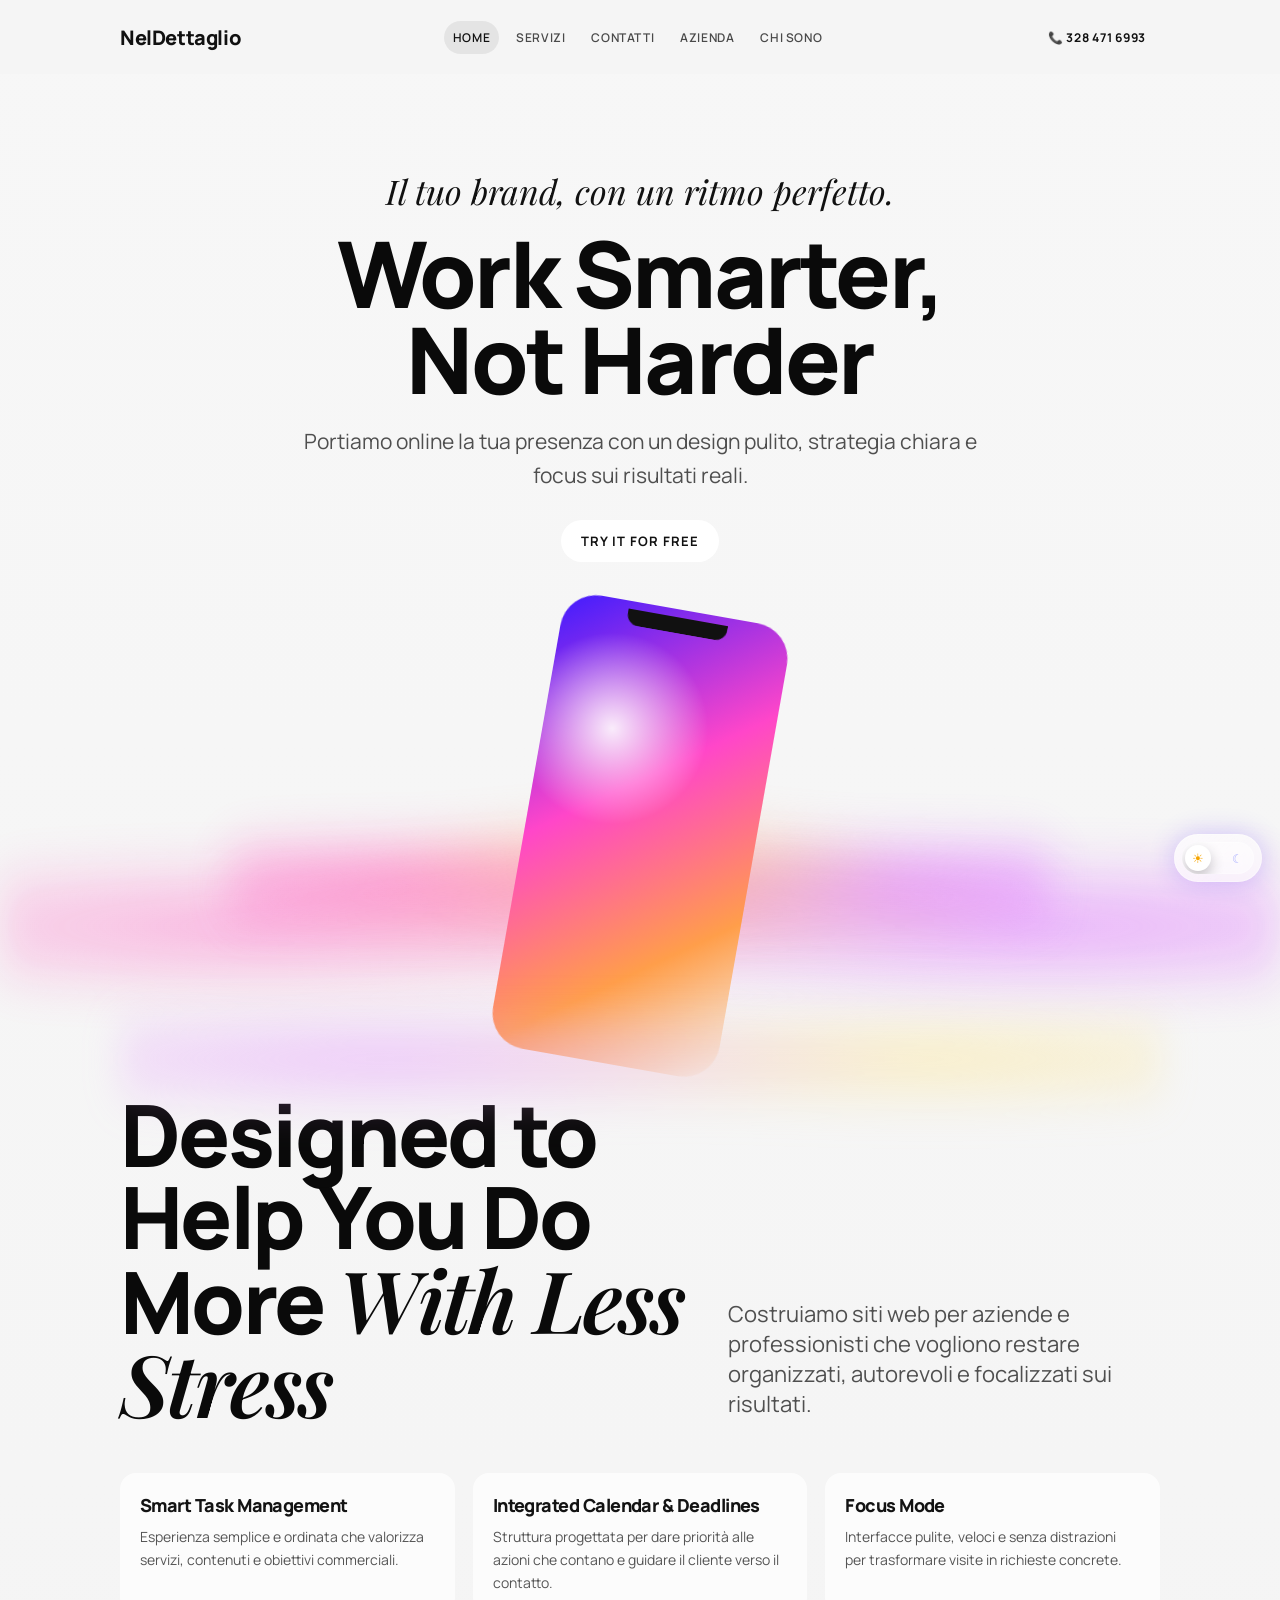
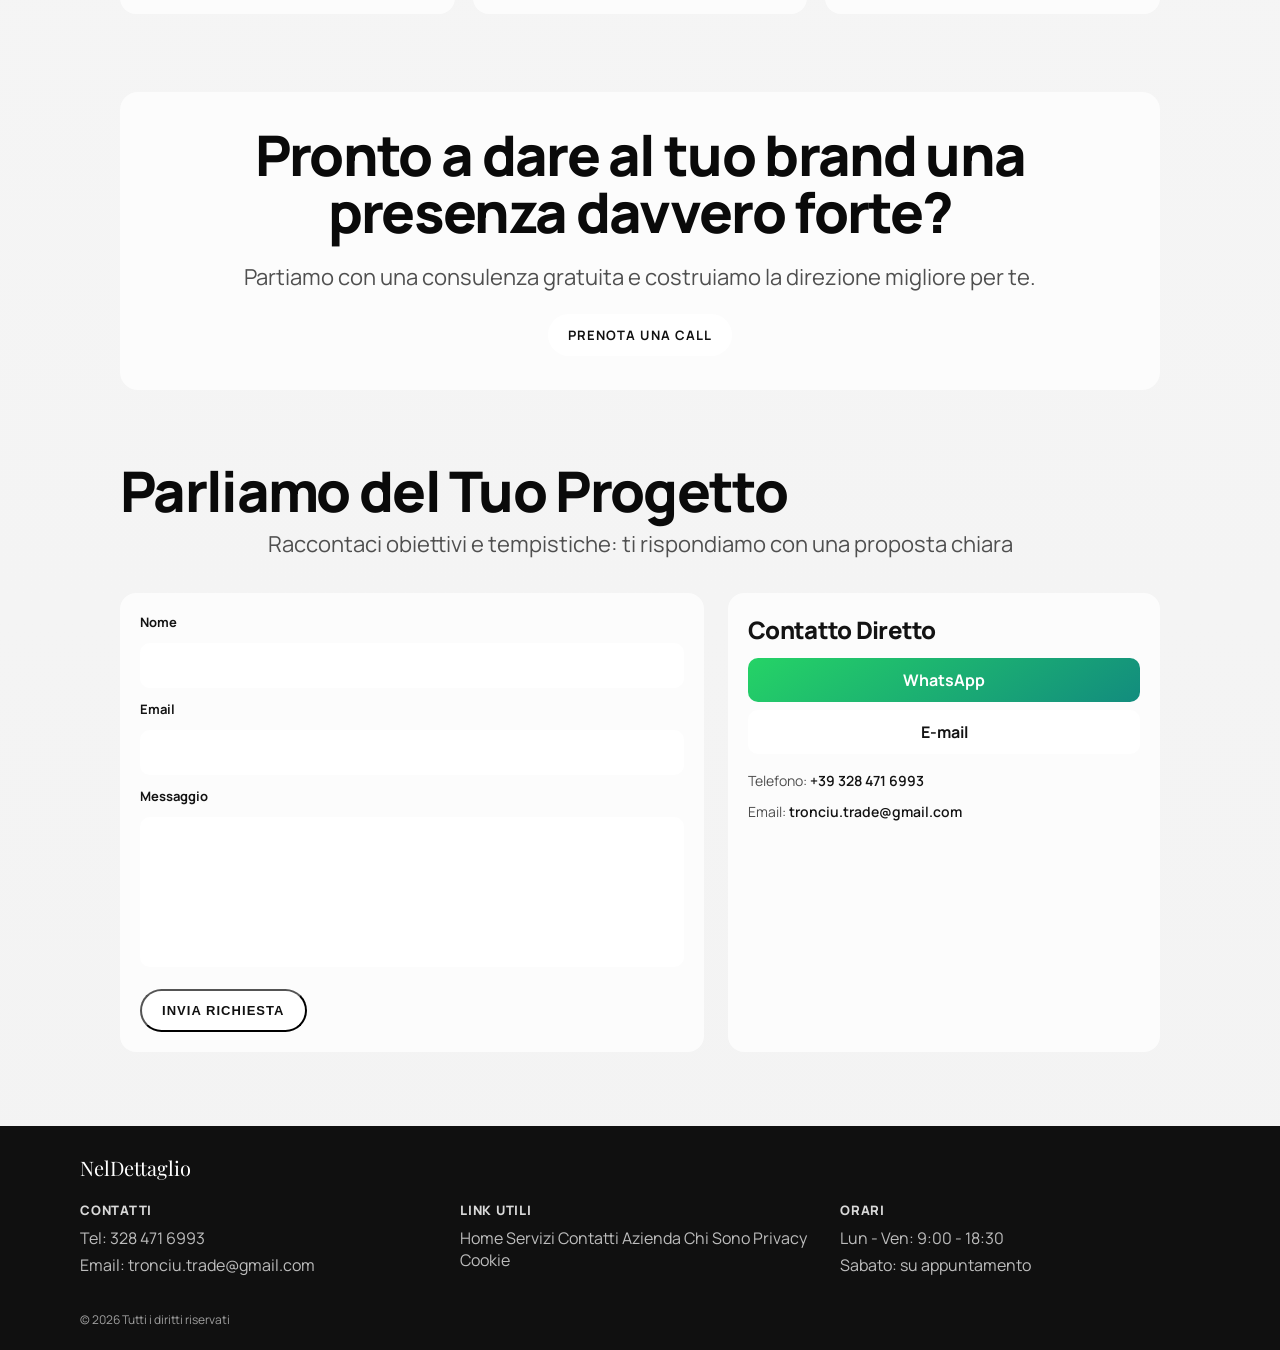
==== commit 622f720d: "miglioraemetno grafica" ====
--- a/index.html
+++ b/index.html
@@ -154,7 +154,6 @@
       <span class="theme-icon theme-icon-moon">☾</span>
       <span class="theme-knob"></span>
     </span>
-    <span class="theme-label">LIGHT</span>
   </button>
   <script src="js/tronciu.js"></script>
 </body>
--- a/css/tronciu.css
+++ b/css/tronciu.css
@@ -210,15 +210,11 @@
   z-index: 120;
   display: inline-flex;
   align-items: center;
-  gap: 10px;
+  gap: 0;
   white-space: nowrap;
   border: 0;
   border-radius: 999px;
-  padding: 8px 10px 8px 8px;
-  font-size: 11px;
-  font-weight: 800;
-  letter-spacing: 0.08em;
-  text-transform: uppercase;
+  padding: 8px;
   color: var(--toggle-text);
   background:
     linear-gradient(130deg, rgba(255, 255, 255, 0.26), transparent 68%),
@@ -226,7 +222,7 @@
   backdrop-filter: blur(12px);
   box-shadow: inset 0 0 0 1px rgba(255, 255, 255, 0.32), 0 0 26px var(--toggle-glow);
   cursor: pointer;
-  transition: transform 0.2s ease, box-shadow 0.2s ease, background 0.2s ease;
+  transition: transform 0.32s cubic-bezier(0.22, 0.86, 0.25, 1), box-shadow 0.32s ease, background 0.32s ease;
 }
 
 .theme-toggle:hover {
@@ -246,6 +242,7 @@
   background: var(--toggle-track);
   box-shadow: inset 0 0 0 1px rgba(255, 255, 255, 0.28);
   overflow: hidden;
+  transition: background 0.36s ease, box-shadow 0.36s ease;
 }
 
 .theme-icon {
@@ -254,6 +251,9 @@
   font-size: 13px;
   line-height: 1;
   user-select: none;
+  opacity: 0.52;
+  transform: scale(0.92);
+  transition: opacity 0.36s ease, transform 0.36s ease, color 0.36s ease;
 }
 
 .theme-icon-sun { color: var(--toggle-sun); }
@@ -269,16 +269,21 @@
   background: var(--toggle-knob);
   color: var(--toggle-knob-ink);
   box-shadow: 0 6px 14px rgba(0, 0, 0, 0.24);
-  transition: transform 0.28s cubic-bezier(0.22, 0.86, 0.25, 1);
-}
-
-.theme-label {
-  min-width: 48px;
-  text-align: center;
+  transition: transform 0.42s cubic-bezier(0.22, 0.86, 0.25, 1), background 0.32s ease;
 }
 
 body[data-theme="dark"] .theme-knob {
   transform: translateX(40px);
+}
+
+body:not([data-theme="dark"]) .theme-icon-sun {
+  opacity: 1;
+  transform: scale(1);
+}
+
+body[data-theme="dark"] .theme-icon-moon {
+  opacity: 1;
+  transform: scale(1);
 }
 
 .nav-toggle span:nth-child(1) { top: 14px; }
@@ -382,6 +387,7 @@
   height: clamp(230px, 30vw, 360px);
   display: grid;
   place-items: center;
+  perspective: 900px;
 }
 
 .hero-device-wrap::before {
@@ -401,6 +407,10 @@
 }
 
 .hero-device {
+  --phone-x: 0px;
+  --phone-y: 0px;
+  --phone-rx: 0deg;
+  --phone-ry: 0deg;
   width: clamp(166px, 20vw, 230px);
   aspect-ratio: 10 / 20;
   border-radius: 36px;
@@ -408,7 +418,14 @@
   background:
     radial-gradient(circle at 30% 28%, rgba(255, 255, 255, 0.9) 0%, transparent 26%),
     linear-gradient(145deg, #3f1cff 0%, #ff46c9 40%, #ff9e4a 74%, #f4f5f7 100%);
-  transform: rotate(10deg);
+  transform:
+    rotate(10deg)
+    translate3d(var(--phone-x), var(--phone-y), 0)
+    rotateX(var(--phone-rx))
+    rotateY(var(--phone-ry));
+  transform-style: preserve-3d;
+  transition: transform 0.28s cubic-bezier(0.22, 0.86, 0.25, 1);
+  will-change: transform;
 }
 
 .hero-device::before {
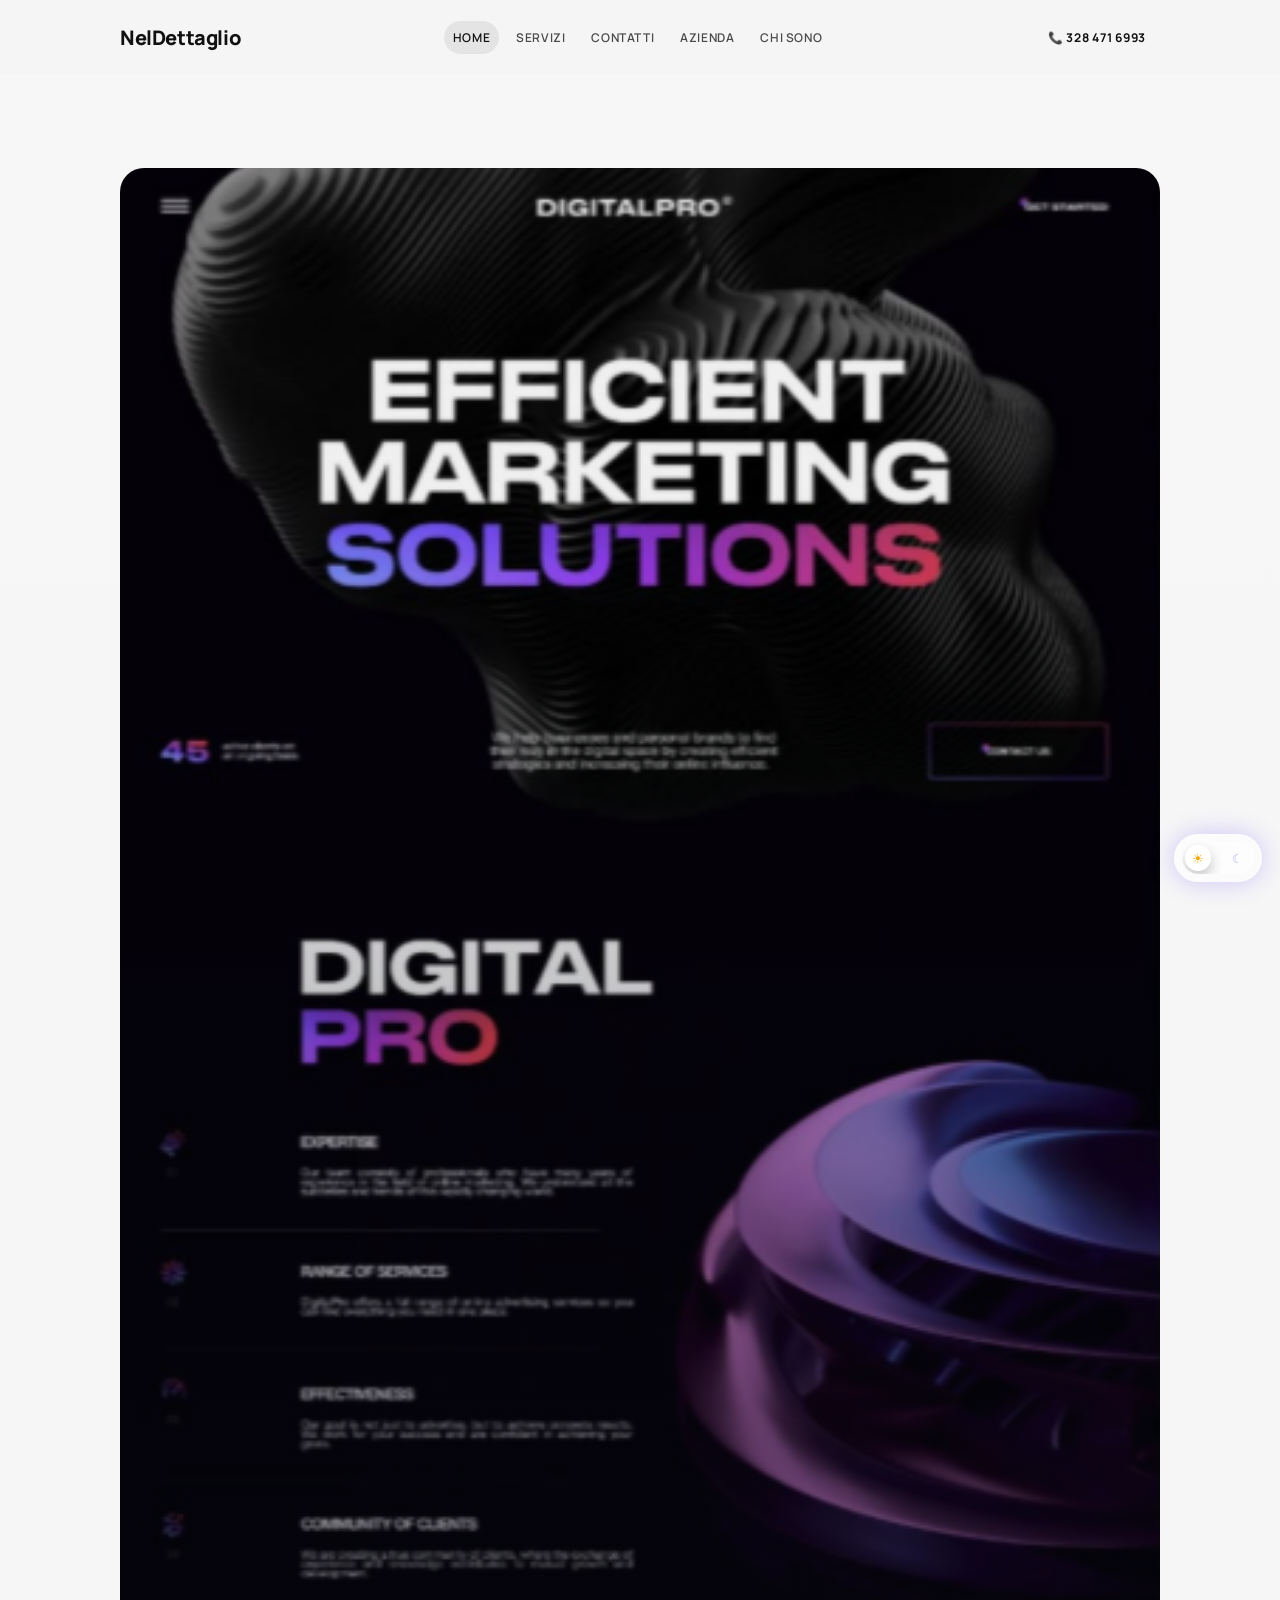
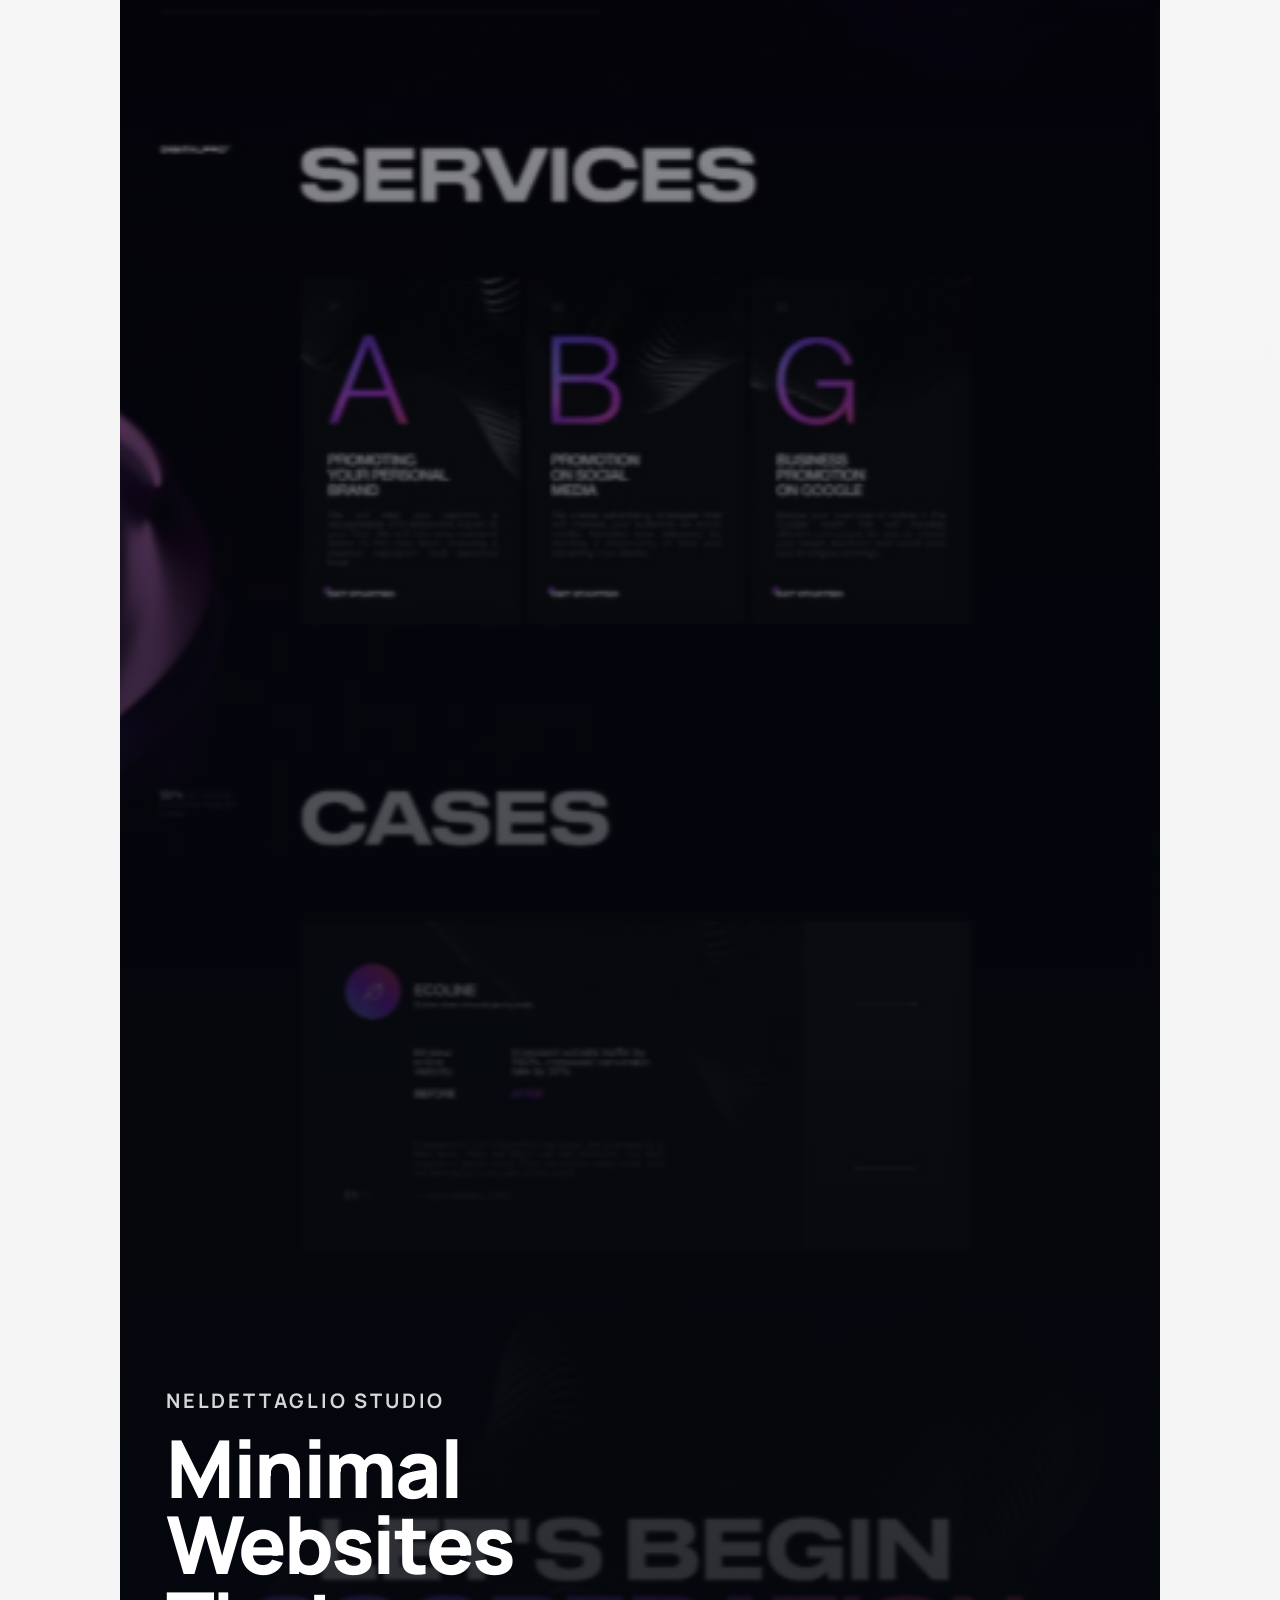
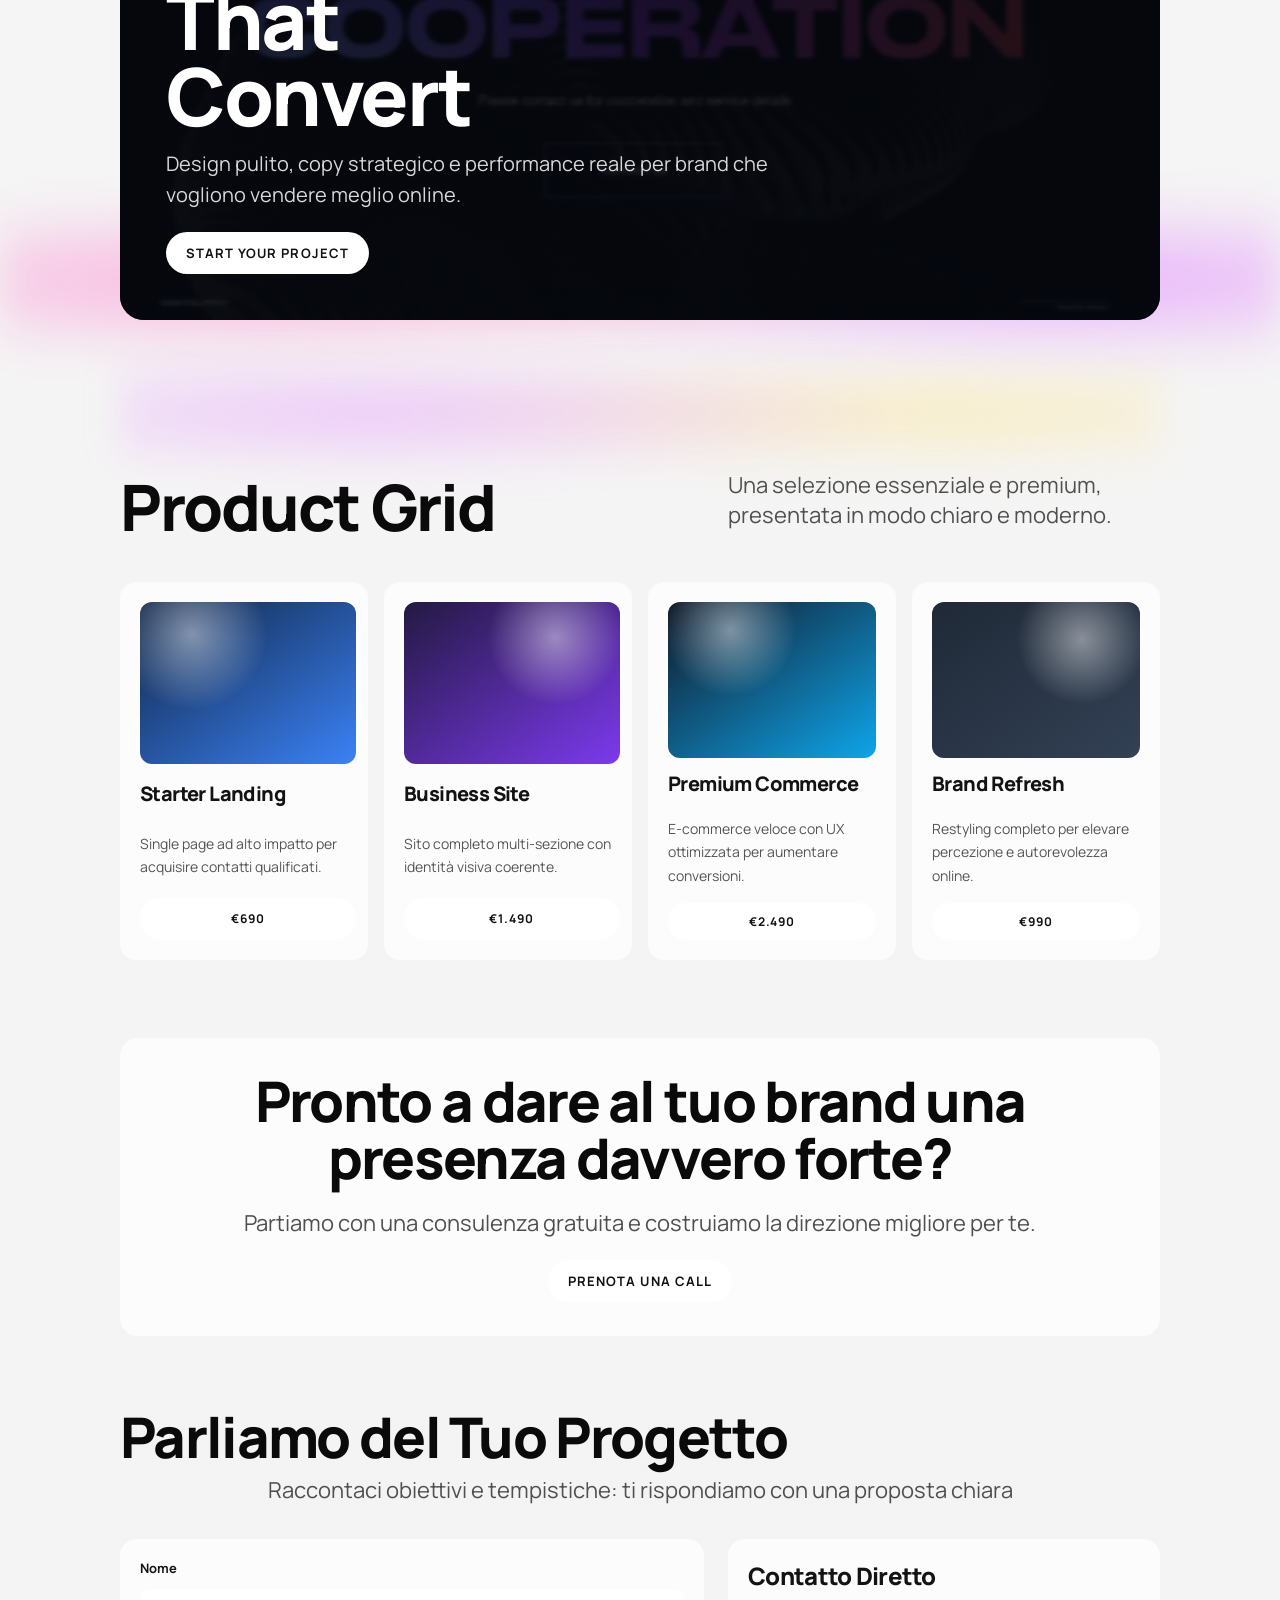
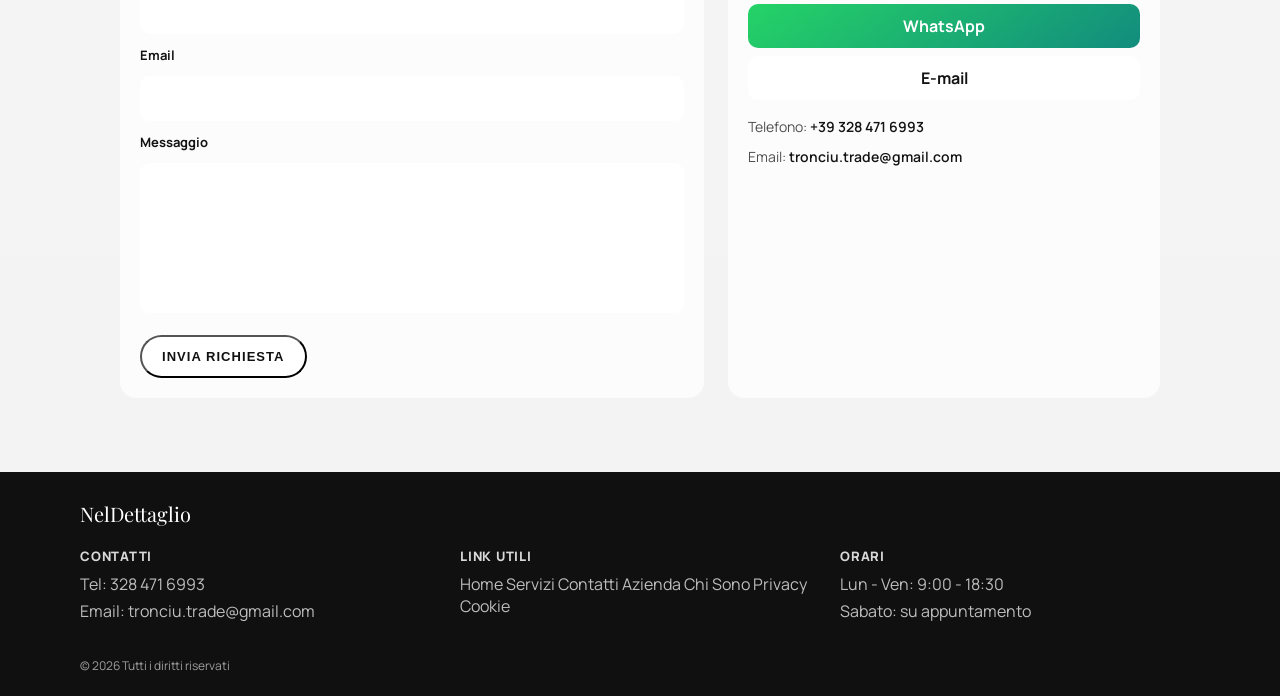
==== commit 75866b35: "miglioraemetno grafica" ====
--- a/index.html
+++ b/index.html
@@ -24,6 +24,9 @@
   <link rel="stylesheet" href="css/tronciu.css" />
 </head>
 <body class="preload">
+  <div class="dynamic-island" aria-hidden="true">
+    <span class="dynamic-island__camera"></span>
+  </div>
   <div class="site-shell">
   <header class="topbar" id="home-content">
     <div class="container nav-wrap">
@@ -47,35 +50,47 @@
   <main>
     <section class="hero">
       <div class="container hero-grid">
-        <div class="hero-copy">
-          <small class="hero-kicker">Il tuo brand, con un ritmo perfetto.</small>
-          <h1>Work Smarter,<br />Not Harder</h1>
-          <p>Portiamo online la tua presenza con un design pulito, strategia chiara e focus sui risultati reali.</p>
-          <a href="#contatti" class="btn">Try It For Free</a>
-        </div>
-      </div>
-      <div class="hero-device-wrap" aria-hidden="true">
-        <div class="hero-device"></div>
+        <article class="hero-media">
+          <img src="prompt2.png" alt="Anteprima progetto digitale premium" />
+          <div class="hero-overlay">
+            <p class="hero-eyebrow">NELDETTAGLIO STUDIO</p>
+            <h1>Minimal Websites<br />That Convert</h1>
+            <p>Design pulito, copy strategico e performance reale per brand che vogliono vendere meglio online.</p>
+            <a href="#contatti" class="btn hero-cta">Start Your Project</a>
+          </div>
+        </article>
       </div>
     </section>
 
     <section class="services container" id="servizi">
       <div class="services-head">
-        <h2>Designed to Help You Do<br />More <span>With Less Stress</span></h2>
-        <p class="subtitle">Costruiamo siti web per aziende e professionisti che vogliono restare organizzati, autorevoli e focalizzati sui risultati.</p>
+        <h2>Product Grid</h2>
+        <p class="subtitle">Una selezione essenziale e premium, presentata in modo chiaro e moderno.</p>
       </div>
-      <div class="service-grid service-points">
-        <article class="card service point">
-          <h3>Smart Task Management</h3>
-          <p>Esperienza semplice e ordinata che valorizza servizi, contenuti e obiettivi commerciali.</p>
+      <div class="product-grid">
+        <article class="card product-card">
+          <div class="product-thumb product-thumb--1"></div>
+          <h3>Starter Landing</h3>
+          <p>Single page ad alto impatto per acquisire contatti qualificati.</p>
+          <a href="#contatti" class="btn product-btn">€690</a>
         </article>
-        <article class="card service point">
-          <h3>Integrated Calendar &amp; Deadlines</h3>
-          <p>Struttura progettata per dare priorità alle azioni che contano e guidare il cliente verso il contatto.</p>
+        <article class="card product-card">
+          <div class="product-thumb product-thumb--2"></div>
+          <h3>Business Site</h3>
+          <p>Sito completo multi-sezione con identità visiva coerente.</p>
+          <a href="#contatti" class="btn product-btn">€1.490</a>
         </article>
-        <article class="card service point">
-          <h3>Focus Mode</h3>
-          <p>Interfacce pulite, veloci e senza distrazioni per trasformare visite in richieste concrete.</p>
+        <article class="card product-card">
+          <div class="product-thumb product-thumb--3"></div>
+          <h3>Premium Commerce</h3>
+          <p>E-commerce veloce con UX ottimizzata per aumentare conversioni.</p>
+          <a href="#contatti" class="btn product-btn">€2.490</a>
+        </article>
+        <article class="card product-card">
+          <div class="product-thumb product-thumb--4"></div>
+          <h3>Brand Refresh</h3>
+          <p>Restyling completo per elevare percezione e autorevolezza online.</p>
+          <a href="#contatti" class="btn product-btn">€990</a>
         </article>
       </div>
     </section>
--- a/css/tronciu.css
+++ b/css/tronciu.css
@@ -72,6 +72,33 @@
   --page-progress: 0;
 }
 
+.dynamic-island {
+  display: none;
+  position: fixed;
+  top: 8px;
+  left: 50%;
+  transform: translateX(-50%);
+  width: 126px;
+  height: 34px;
+  border-radius: 999px;
+  background: #040404;
+  z-index: 240;
+  pointer-events: none;
+  box-shadow: 0 8px 20px rgba(0, 0, 0, 0.46), inset 0 1px 0 rgba(255, 255, 255, 0.08);
+}
+
+.dynamic-island__camera {
+  position: absolute;
+  right: 12px;
+  top: 50%;
+  width: 10px;
+  height: 10px;
+  transform: translateY(-50%);
+  border-radius: 50%;
+  background: radial-gradient(circle at 35% 35%, #3f4a7d 0%, #0a0d1b 65%, #020307 100%);
+  box-shadow: inset 0 0 0 1px rgba(255, 255, 255, 0.07);
+}
+
 h1, h2, h3, h4 {
   margin: 0;
   font-family: "Manrope", sans-serif;
@@ -331,31 +358,66 @@
   pointer-events: none;
 }
 
-.hero-grid { display: grid; grid-template-columns: 1fr; justify-items: center; position: relative; z-index: 1; }
-
-.hero-copy { text-align: center; max-width: 860px; transform: translateY(calc(var(--hero-progress) * -10px)); }
-
-.hero-kicker {
+.hero-grid { display: grid; grid-template-columns: 1fr; position: relative; z-index: 1; }
+
+.hero-media {
+  position: relative;
+  width: 100%;
+  min-height: clamp(420px, 56vw, 610px);
+  margin: 0;
+  border-radius: 24px;
+  overflow: hidden;
+}
+
+.hero-media img {
+  width: 100%;
+  height: 100%;
+  object-fit: cover;
   display: block;
-  font-family: "Playfair Display", serif;
-  font-style: italic;
-  font-size: clamp(21px, 2.7vw, 34px);
-  color: var(--ink);
-  margin-bottom: 16px;
-}
-
-.hero-copy h1 {
-  font-size: clamp(46px, 8.5vw, 92px);
-  line-height: 0.94;
-  color: var(--title);
-}
-
-.hero-copy p {
-  margin: 22px auto 28px;
-  color: var(--text-body);
-  max-width: 56ch;
-  font-size: clamp(16px, 2.2vw, 21px);
-  line-height: 1.6;
+  transform: scale(1.02);
+}
+
+.hero-overlay {
+  position: absolute;
+  inset: 0;
+  display: flex;
+  flex-direction: column;
+  justify-content: flex-end;
+  gap: 14px;
+  padding: clamp(24px, 5vw, 46px);
+  background:
+    linear-gradient(180deg, rgba(5, 8, 14, 0.06) 10%, rgba(5, 8, 14, 0.72) 68%, rgba(5, 8, 14, 0.9) 100%);
+}
+
+.hero-eyebrow {
+  margin: 0;
+  font-size: 11px;
+  letter-spacing: 0.14em;
+  text-transform: uppercase;
+  font-weight: 700;
+  color: rgba(255, 255, 255, 0.78);
+}
+
+.hero-overlay h1 {
+  font-size: clamp(40px, 7.2vw, 80px);
+  line-height: 0.95;
+  color: #ffffff;
+  max-width: 9ch;
+}
+
+.hero-overlay p {
+  margin: 0;
+  color: rgba(255, 255, 255, 0.84);
+  max-width: 54ch;
+  font-size: clamp(15px, 2vw, 20px);
+  line-height: 1.55;
+}
+
+.hero-cta {
+  width: fit-content;
+  margin-top: 8px;
+  background: rgba(255, 255, 255, 0.95);
+  color: #0a0a0a;
 }
 
 .btn {
@@ -387,7 +449,7 @@
   height: clamp(230px, 30vw, 360px);
   display: grid;
   place-items: center;
-  perspective: 900px;
+  perspective: 1200px;
 }
 
 .hero-device-wrap::before {
@@ -424,7 +486,7 @@
     rotateX(var(--phone-rx))
     rotateY(var(--phone-ry));
   transform-style: preserve-3d;
-  transition: transform 0.28s cubic-bezier(0.22, 0.86, 0.25, 1);
+  transition: transform 0.22s cubic-bezier(0.22, 0.86, 0.25, 1);
   will-change: transform;
 }
 
@@ -483,10 +545,10 @@
 }
 
 .services h2 {
-  font-size: clamp(52px, 7.2vw, 86px);
-  line-height: 0.95;
+  font-size: clamp(40px, 6vw, 64px);
+  line-height: 0.98;
   color: var(--title);
-  max-width: 12ch;
+  max-width: 10ch;
   margin-bottom: 14px;
 }
 
@@ -503,6 +565,69 @@
 }
 
 .service-grid { margin-top: 32px; display: grid; grid-template-columns: repeat(3, 1fr); gap: 18px; }
+
+.product-grid {
+  margin-top: 30px;
+  display: grid;
+  grid-template-columns: repeat(4, 1fr);
+  gap: 16px;
+}
+
+.product-card {
+  display: grid;
+  gap: 12px;
+  padding: 14px;
+}
+
+.product-thumb {
+  width: 100%;
+  aspect-ratio: 4 / 3;
+  border-radius: 12px;
+  background: linear-gradient(145deg, #1e293b, #475569);
+}
+
+.product-thumb--1 {
+  background:
+    radial-gradient(circle at 24% 20%, rgba(255, 255, 255, 0.45), transparent 36%),
+    linear-gradient(145deg, #112544, #3b82f6);
+}
+
+.product-thumb--2 {
+  background:
+    radial-gradient(circle at 70% 22%, rgba(255, 255, 255, 0.45), transparent 34%),
+    linear-gradient(145deg, #231942, #7c3aed);
+}
+
+.product-thumb--3 {
+  background:
+    radial-gradient(circle at 30% 18%, rgba(255, 255, 255, 0.45), transparent 34%),
+    linear-gradient(145deg, #111827, #0ea5e9);
+}
+
+.product-thumb--4 {
+  background:
+    radial-gradient(circle at 72% 24%, rgba(255, 255, 255, 0.45), transparent 34%),
+    linear-gradient(145deg, #1f2937, #334155);
+}
+
+.product-card h3 {
+  margin: 0;
+  font-size: 18px;
+  color: var(--card-title);
+}
+
+.product-card p {
+  margin: 0;
+  font-size: 14px;
+  line-height: 1.6;
+  color: var(--card-text);
+}
+
+.product-btn {
+  margin-top: 4px;
+  font-size: 12px;
+  padding: 10px 14px;
+}
 
 .card {
   background: var(--surface);
@@ -721,6 +846,10 @@
   .hero { padding: 42px 0 30px; }
   .hero::after { height: 150px; filter: blur(16px); }
 
+  .product-grid {
+    grid-template-columns: repeat(2, 1fr);
+  }
+
   .service-grid,
   .about-grid,
   .about-cards,
@@ -742,11 +871,27 @@
 }
 
 @media (max-width: 600px) {
+  .dynamic-island {
+    display: block;
+  }
+
+  .topbar {
+    top: 10px;
+  }
+
+  .nav-wrap {
+    padding-top: 10px;
+  }
+
   .container { width: min(1120px, 94%); }
   .logo-image { width: 30px; height: 30px; border-radius: 7px; }
   .logo-text { font-size: 18px; }
-  .hero-copy h1 { font-size: clamp(36px, 14vw, 60px); }
-  .hero-copy p { font-size: 15px; }
-  .hero-kicker { font-size: 18px; }
+  .hero-overlay h1 { font-size: clamp(34px, 12vw, 52px); }
+  .hero-overlay p { font-size: 14px; max-width: 34ch; }
+
+  .product-grid {
+    grid-template-columns: 1fr;
+  }
+
   .subtitle, .cta p, .about-lead, .about-body p { font-size: 15px; line-height: 1.6; }
 }
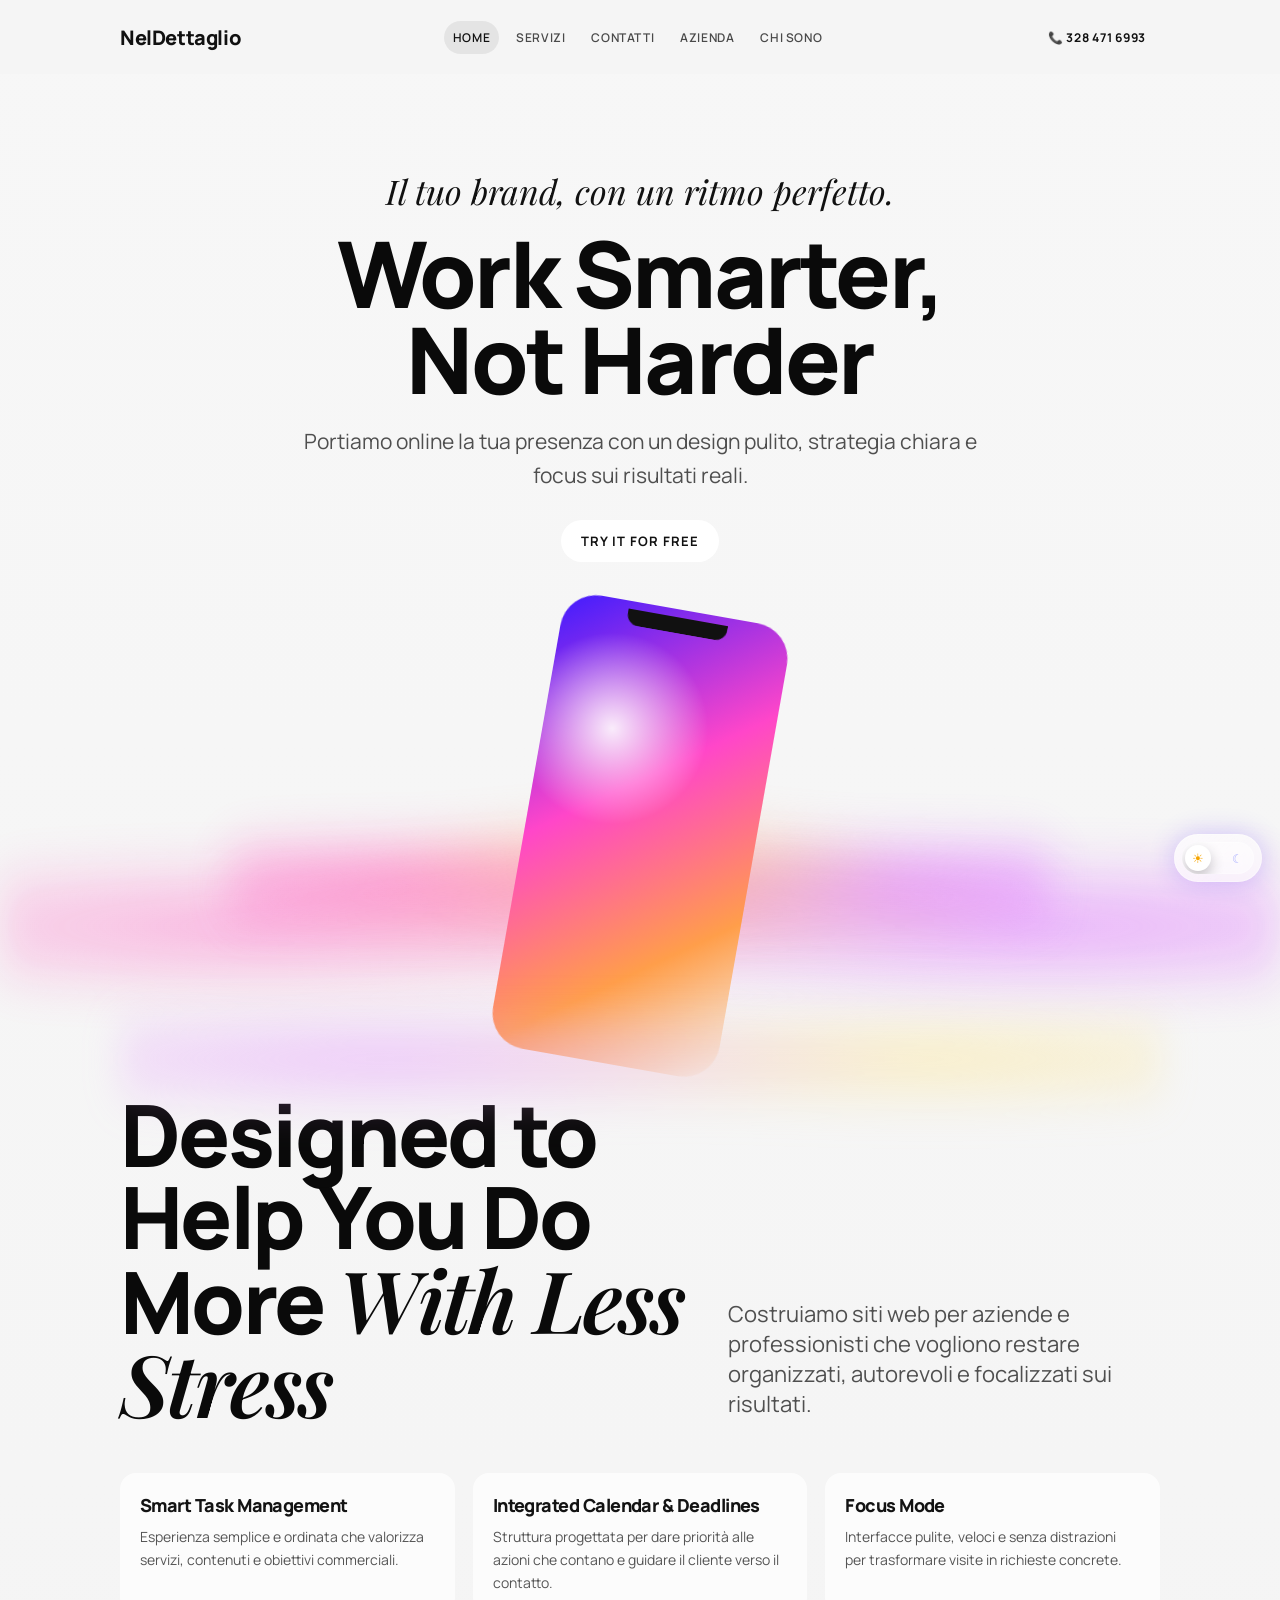
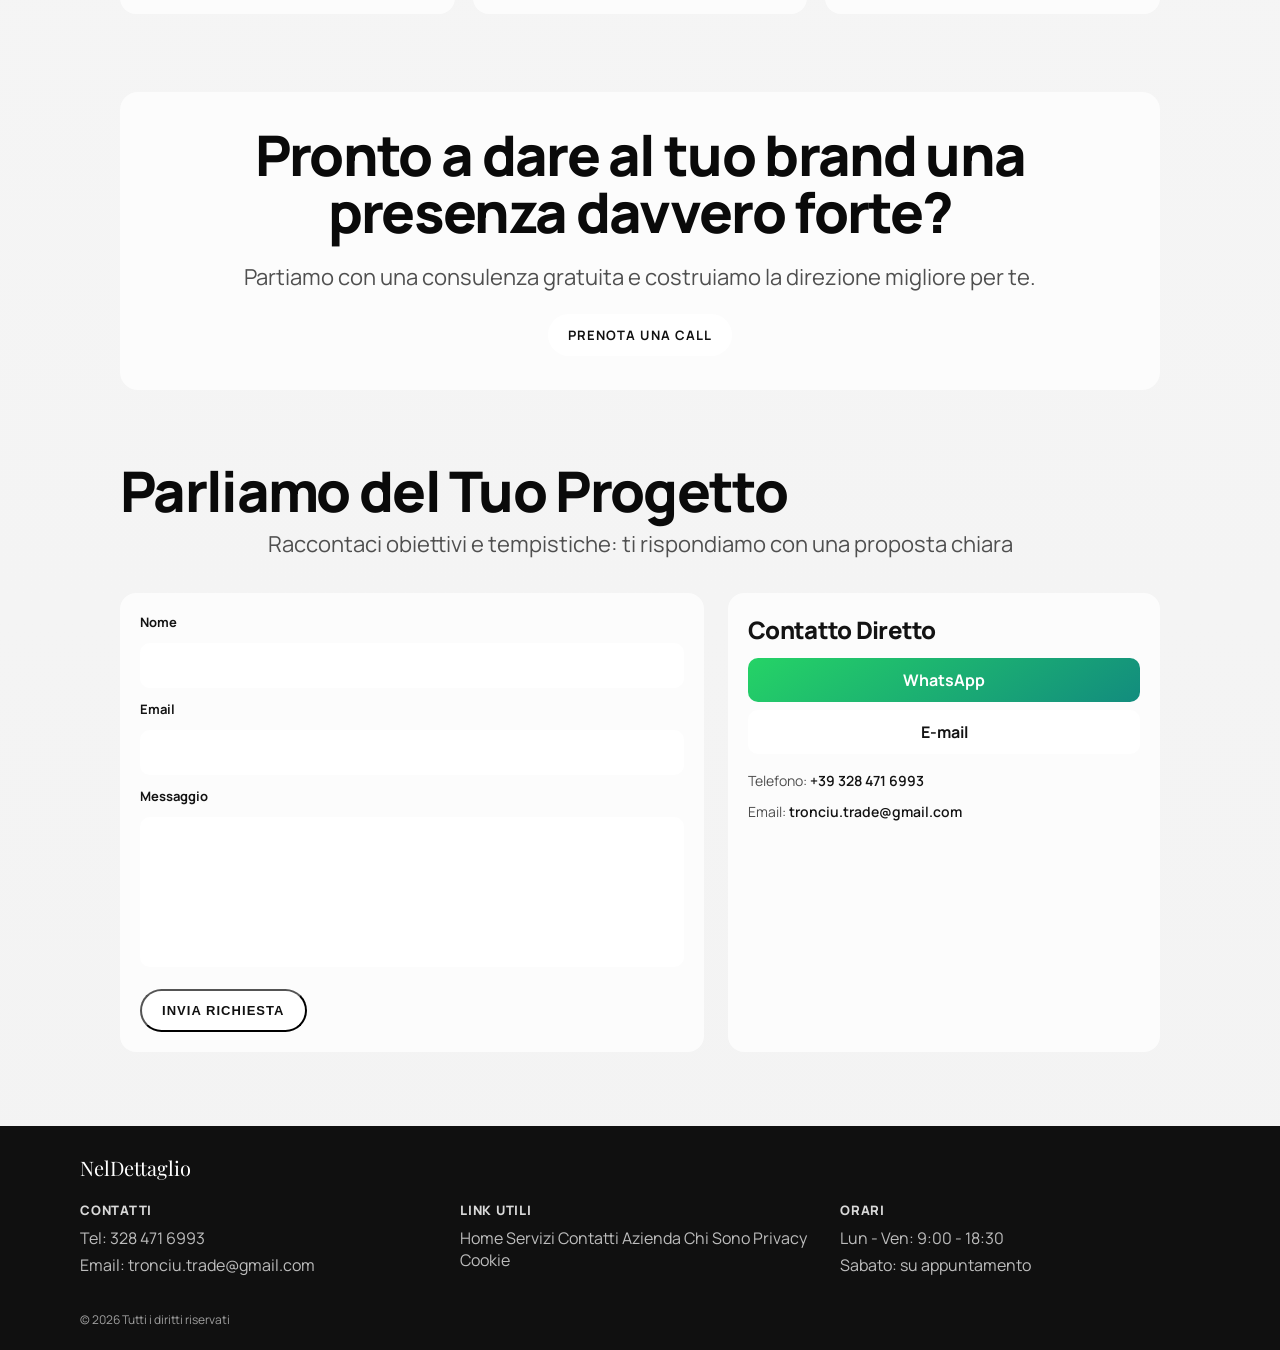
==== commit f339baa4: "miglioraemetno grafica" ====
--- a/index.html
+++ b/index.html
@@ -24,9 +24,6 @@
   <link rel="stylesheet" href="css/tronciu.css" />
 </head>
 <body class="preload">
-  <div class="dynamic-island" aria-hidden="true">
-    <span class="dynamic-island__camera"></span>
-  </div>
   <div class="site-shell">
   <header class="topbar" id="home-content">
     <div class="container nav-wrap">
@@ -50,47 +47,35 @@
   <main>
     <section class="hero">
       <div class="container hero-grid">
-        <article class="hero-media">
-          <img src="prompt2.png" alt="Anteprima progetto digitale premium" />
-          <div class="hero-overlay">
-            <p class="hero-eyebrow">NELDETTAGLIO STUDIO</p>
-            <h1>Minimal Websites<br />That Convert</h1>
-            <p>Design pulito, copy strategico e performance reale per brand che vogliono vendere meglio online.</p>
-            <a href="#contatti" class="btn hero-cta">Start Your Project</a>
-          </div>
-        </article>
+        <div class="hero-copy">
+          <small class="hero-kicker">Il tuo brand, con un ritmo perfetto.</small>
+          <h1>Work Smarter,<br />Not Harder</h1>
+          <p>Portiamo online la tua presenza con un design pulito, strategia chiara e focus sui risultati reali.</p>
+          <a href="#contatti" class="btn">Try It For Free</a>
+        </div>
+      </div>
+      <div class="hero-device-wrap" aria-hidden="true">
+        <div class="hero-device"></div>
       </div>
     </section>
 
     <section class="services container" id="servizi">
       <div class="services-head">
-        <h2>Product Grid</h2>
-        <p class="subtitle">Una selezione essenziale e premium, presentata in modo chiaro e moderno.</p>
+        <h2>Designed to Help You Do<br />More <span>With Less Stress</span></h2>
+        <p class="subtitle">Costruiamo siti web per aziende e professionisti che vogliono restare organizzati, autorevoli e focalizzati sui risultati.</p>
       </div>
-      <div class="product-grid">
-        <article class="card product-card">
-          <div class="product-thumb product-thumb--1"></div>
-          <h3>Starter Landing</h3>
-          <p>Single page ad alto impatto per acquisire contatti qualificati.</p>
-          <a href="#contatti" class="btn product-btn">€690</a>
+      <div class="service-grid service-points">
+        <article class="card service point">
+          <h3>Smart Task Management</h3>
+          <p>Esperienza semplice e ordinata che valorizza servizi, contenuti e obiettivi commerciali.</p>
         </article>
-        <article class="card product-card">
-          <div class="product-thumb product-thumb--2"></div>
-          <h3>Business Site</h3>
-          <p>Sito completo multi-sezione con identità visiva coerente.</p>
-          <a href="#contatti" class="btn product-btn">€1.490</a>
+        <article class="card service point">
+          <h3>Integrated Calendar &amp; Deadlines</h3>
+          <p>Struttura progettata per dare priorità alle azioni che contano e guidare il cliente verso il contatto.</p>
         </article>
-        <article class="card product-card">
-          <div class="product-thumb product-thumb--3"></div>
-          <h3>Premium Commerce</h3>
-          <p>E-commerce veloce con UX ottimizzata per aumentare conversioni.</p>
-          <a href="#contatti" class="btn product-btn">€2.490</a>
-        </article>
-        <article class="card product-card">
-          <div class="product-thumb product-thumb--4"></div>
-          <h3>Brand Refresh</h3>
-          <p>Restyling completo per elevare percezione e autorevolezza online.</p>
-          <a href="#contatti" class="btn product-btn">€990</a>
+        <article class="card service point">
+          <h3>Focus Mode</h3>
+          <p>Interfacce pulite, veloci e senza distrazioni per trasformare visite in richieste concrete.</p>
         </article>
       </div>
     </section>
--- a/css/tronciu.css
+++ b/css/tronciu.css
@@ -72,33 +72,6 @@
   --page-progress: 0;
 }
 
-.dynamic-island {
-  display: none;
-  position: fixed;
-  top: 8px;
-  left: 50%;
-  transform: translateX(-50%);
-  width: 126px;
-  height: 34px;
-  border-radius: 999px;
-  background: #040404;
-  z-index: 240;
-  pointer-events: none;
-  box-shadow: 0 8px 20px rgba(0, 0, 0, 0.46), inset 0 1px 0 rgba(255, 255, 255, 0.08);
-}
-
-.dynamic-island__camera {
-  position: absolute;
-  right: 12px;
-  top: 50%;
-  width: 10px;
-  height: 10px;
-  transform: translateY(-50%);
-  border-radius: 50%;
-  background: radial-gradient(circle at 35% 35%, #3f4a7d 0%, #0a0d1b 65%, #020307 100%);
-  box-shadow: inset 0 0 0 1px rgba(255, 255, 255, 0.07);
-}
-
 h1, h2, h3, h4 {
   margin: 0;
   font-family: "Manrope", sans-serif;
@@ -358,66 +331,31 @@
   pointer-events: none;
 }
 
-.hero-grid { display: grid; grid-template-columns: 1fr; position: relative; z-index: 1; }
-
-.hero-media {
-  position: relative;
-  width: 100%;
-  min-height: clamp(420px, 56vw, 610px);
-  margin: 0;
-  border-radius: 24px;
-  overflow: hidden;
-}
-
-.hero-media img {
-  width: 100%;
-  height: 100%;
-  object-fit: cover;
+.hero-grid { display: grid; grid-template-columns: 1fr; justify-items: center; position: relative; z-index: 1; }
+
+.hero-copy { text-align: center; max-width: 860px; transform: translateY(calc(var(--hero-progress) * -10px)); }
+
+.hero-kicker {
   display: block;
-  transform: scale(1.02);
-}
-
-.hero-overlay {
-  position: absolute;
-  inset: 0;
-  display: flex;
-  flex-direction: column;
-  justify-content: flex-end;
-  gap: 14px;
-  padding: clamp(24px, 5vw, 46px);
-  background:
-    linear-gradient(180deg, rgba(5, 8, 14, 0.06) 10%, rgba(5, 8, 14, 0.72) 68%, rgba(5, 8, 14, 0.9) 100%);
-}
-
-.hero-eyebrow {
-  margin: 0;
-  font-size: 11px;
-  letter-spacing: 0.14em;
-  text-transform: uppercase;
-  font-weight: 700;
-  color: rgba(255, 255, 255, 0.78);
-}
-
-.hero-overlay h1 {
-  font-size: clamp(40px, 7.2vw, 80px);
-  line-height: 0.95;
-  color: #ffffff;
-  max-width: 9ch;
-}
-
-.hero-overlay p {
-  margin: 0;
-  color: rgba(255, 255, 255, 0.84);
-  max-width: 54ch;
-  font-size: clamp(15px, 2vw, 20px);
-  line-height: 1.55;
-}
-
-.hero-cta {
-  width: fit-content;
-  margin-top: 8px;
-  background: rgba(255, 255, 255, 0.95);
-  color: #0a0a0a;
+  font-family: "Playfair Display", serif;
+  font-style: italic;
+  font-size: clamp(21px, 2.7vw, 34px);
+  color: var(--ink);
+  margin-bottom: 16px;
+}
+
+.hero-copy h1 {
+  font-size: clamp(46px, 8.5vw, 92px);
+  line-height: 0.94;
+  color: var(--title);
+}
+
+.hero-copy p {
+  margin: 22px auto 28px;
+  color: var(--text-body);
+  max-width: 56ch;
+  font-size: clamp(16px, 2.2vw, 21px);
+  line-height: 1.6;
 }
 
 .btn {
@@ -545,10 +483,10 @@
 }
 
 .services h2 {
-  font-size: clamp(40px, 6vw, 64px);
-  line-height: 0.98;
+  font-size: clamp(52px, 7.2vw, 86px);
+  line-height: 0.95;
   color: var(--title);
-  max-width: 10ch;
+  max-width: 12ch;
   margin-bottom: 14px;
 }
 
@@ -565,69 +503,6 @@
 }
 
 .service-grid { margin-top: 32px; display: grid; grid-template-columns: repeat(3, 1fr); gap: 18px; }
-
-.product-grid {
-  margin-top: 30px;
-  display: grid;
-  grid-template-columns: repeat(4, 1fr);
-  gap: 16px;
-}
-
-.product-card {
-  display: grid;
-  gap: 12px;
-  padding: 14px;
-}
-
-.product-thumb {
-  width: 100%;
-  aspect-ratio: 4 / 3;
-  border-radius: 12px;
-  background: linear-gradient(145deg, #1e293b, #475569);
-}
-
-.product-thumb--1 {
-  background:
-    radial-gradient(circle at 24% 20%, rgba(255, 255, 255, 0.45), transparent 36%),
-    linear-gradient(145deg, #112544, #3b82f6);
-}
-
-.product-thumb--2 {
-  background:
-    radial-gradient(circle at 70% 22%, rgba(255, 255, 255, 0.45), transparent 34%),
-    linear-gradient(145deg, #231942, #7c3aed);
-}
-
-.product-thumb--3 {
-  background:
-    radial-gradient(circle at 30% 18%, rgba(255, 255, 255, 0.45), transparent 34%),
-    linear-gradient(145deg, #111827, #0ea5e9);
-}
-
-.product-thumb--4 {
-  background:
-    radial-gradient(circle at 72% 24%, rgba(255, 255, 255, 0.45), transparent 34%),
-    linear-gradient(145deg, #1f2937, #334155);
-}
-
-.product-card h3 {
-  margin: 0;
-  font-size: 18px;
-  color: var(--card-title);
-}
-
-.product-card p {
-  margin: 0;
-  font-size: 14px;
-  line-height: 1.6;
-  color: var(--card-text);
-}
-
-.product-btn {
-  margin-top: 4px;
-  font-size: 12px;
-  padding: 10px 14px;
-}
 
 .card {
   background: var(--surface);
@@ -846,10 +721,6 @@
   .hero { padding: 42px 0 30px; }
   .hero::after { height: 150px; filter: blur(16px); }
 
-  .product-grid {
-    grid-template-columns: repeat(2, 1fr);
-  }
-
   .service-grid,
   .about-grid,
   .about-cards,
@@ -871,27 +742,11 @@
 }
 
 @media (max-width: 600px) {
-  .dynamic-island {
-    display: block;
-  }
-
-  .topbar {
-    top: 10px;
-  }
-
-  .nav-wrap {
-    padding-top: 10px;
-  }
-
   .container { width: min(1120px, 94%); }
   .logo-image { width: 30px; height: 30px; border-radius: 7px; }
   .logo-text { font-size: 18px; }
-  .hero-overlay h1 { font-size: clamp(34px, 12vw, 52px); }
-  .hero-overlay p { font-size: 14px; max-width: 34ch; }
-
-  .product-grid {
-    grid-template-columns: 1fr;
-  }
-
+  .hero-copy h1 { font-size: clamp(36px, 14vw, 60px); }
+  .hero-copy p { font-size: 15px; }
+  .hero-kicker { font-size: 18px; }
   .subtitle, .cta p, .about-lead, .about-body p { font-size: 15px; line-height: 1.6; }
 }
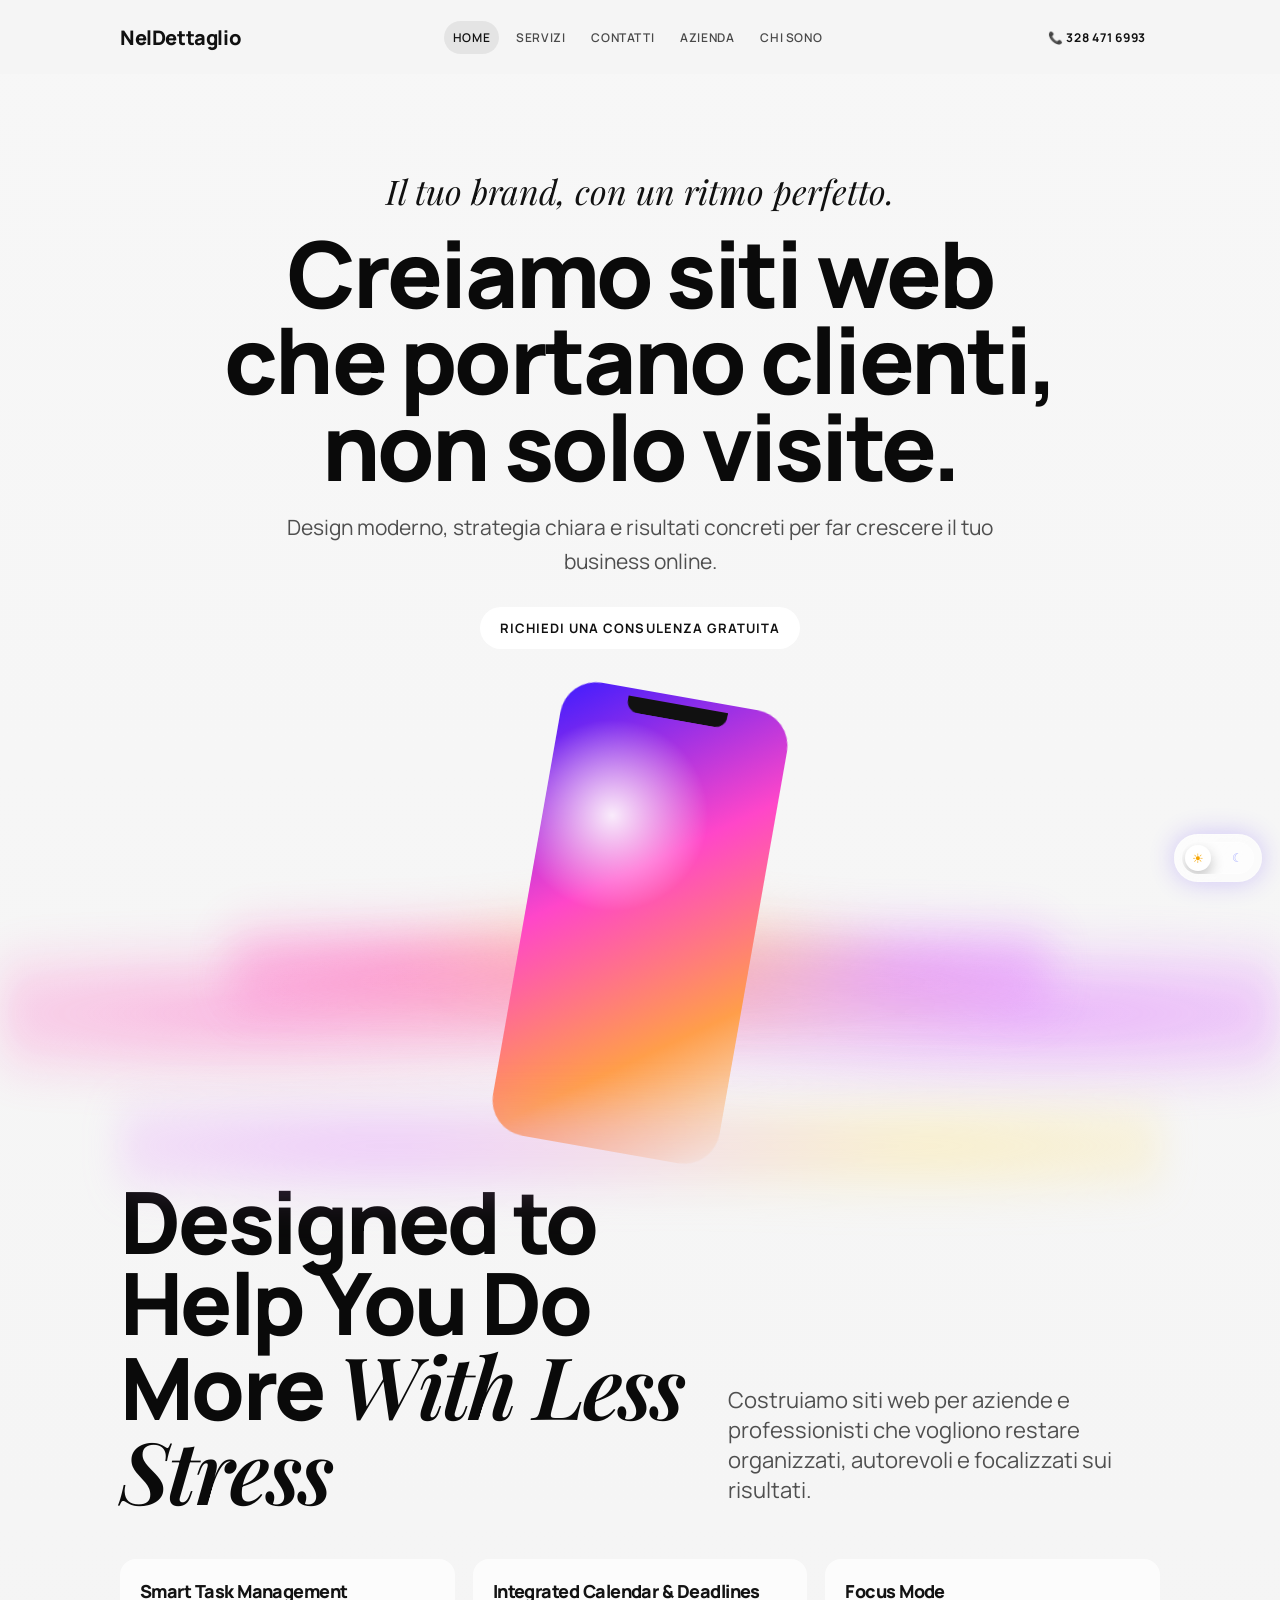
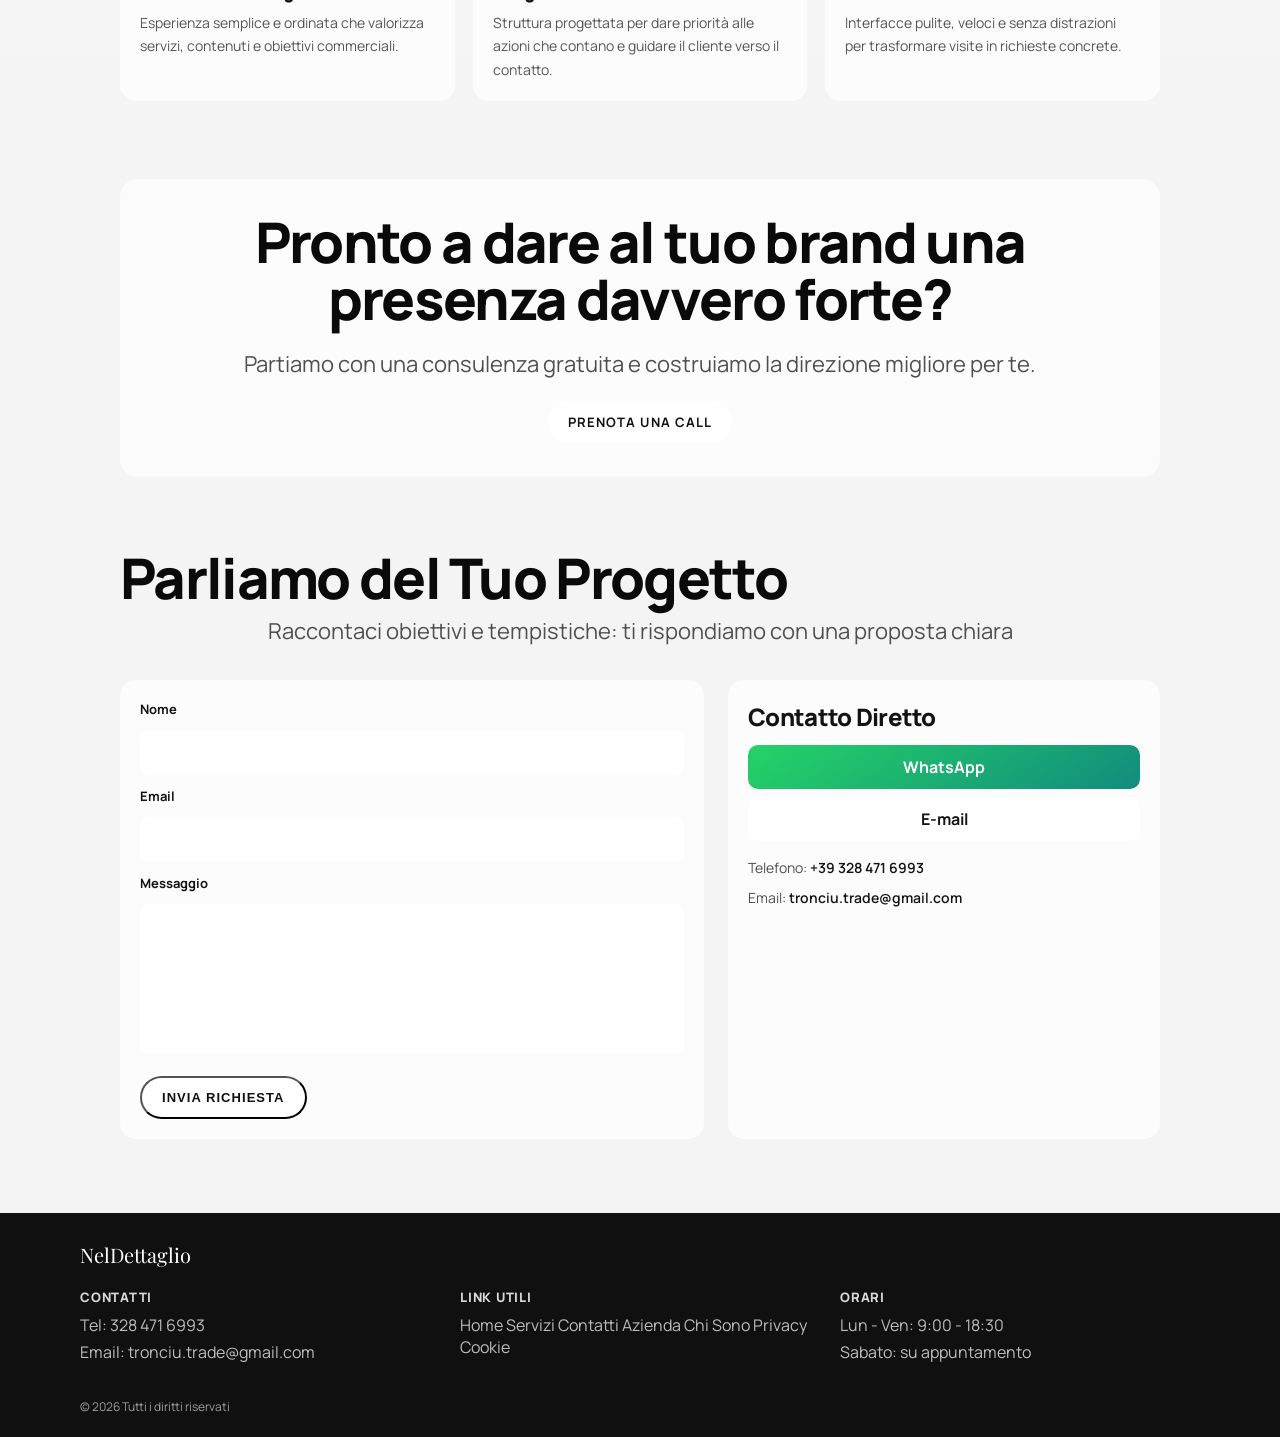
==== commit a89a3fa1: "miglioremnto on off" ====
--- a/index.html
+++ b/index.html
@@ -49,9 +49,9 @@
       <div class="container hero-grid">
         <div class="hero-copy">
           <small class="hero-kicker">Il tuo brand, con un ritmo perfetto.</small>
-          <h1>Work Smarter,<br />Not Harder</h1>
-          <p>Portiamo online la tua presenza con un design pulito, strategia chiara e focus sui risultati reali.</p>
-          <a href="#contatti" class="btn">Try It For Free</a>
+          <h1>Creiamo siti web che portano clienti,<br />non solo visite.</h1>
+          <p>Design moderno, strategia chiara e risultati concreti per far crescere il tuo business online.</p>
+          <a href="#contatti" class="btn">Richiedi una consulenza gratuita</a>
         </div>
       </div>
       <div class="hero-device-wrap" aria-hidden="true">
--- a/css/tronciu.css
+++ b/css/tronciu.css
@@ -235,10 +235,7 @@
   width: 72px;
   height: 32px;
   border-radius: 999px;
-  display: inline-flex;
-  align-items: center;
-  justify-content: space-between;
-  padding: 0 10px;
+  display: block;
   background: var(--toggle-track);
   box-shadow: inset 0 0 0 1px rgba(255, 255, 255, 0.28);
   overflow: hidden;
@@ -246,18 +243,19 @@
 }
 
 .theme-icon {
-  position: relative;
+  position: absolute;
+  top: 50%;
   z-index: 1;
   font-size: 13px;
   line-height: 1;
   user-select: none;
   opacity: 0.52;
-  transform: scale(0.92);
+  transform: translate(-50%, -50%) scale(0.92);
   transition: opacity 0.36s ease, transform 0.36s ease, color 0.36s ease;
 }
 
-.theme-icon-sun { color: var(--toggle-sun); }
-.theme-icon-moon { color: var(--toggle-moon); }
+.theme-icon-sun { left: 16px; color: var(--toggle-sun); }
+.theme-icon-moon { left: 56px; color: var(--toggle-moon); }
 
 .theme-knob {
   position: absolute;
@@ -278,12 +276,12 @@
 
 body:not([data-theme="dark"]) .theme-icon-sun {
   opacity: 1;
-  transform: scale(1);
+  transform: translate(-50%, -50%) scale(1);
 }
 
 body[data-theme="dark"] .theme-icon-moon {
   opacity: 1;
-  transform: scale(1);
+  transform: translate(-50%, -50%) scale(1);
 }
 
 .nav-toggle span:nth-child(1) { top: 14px; }
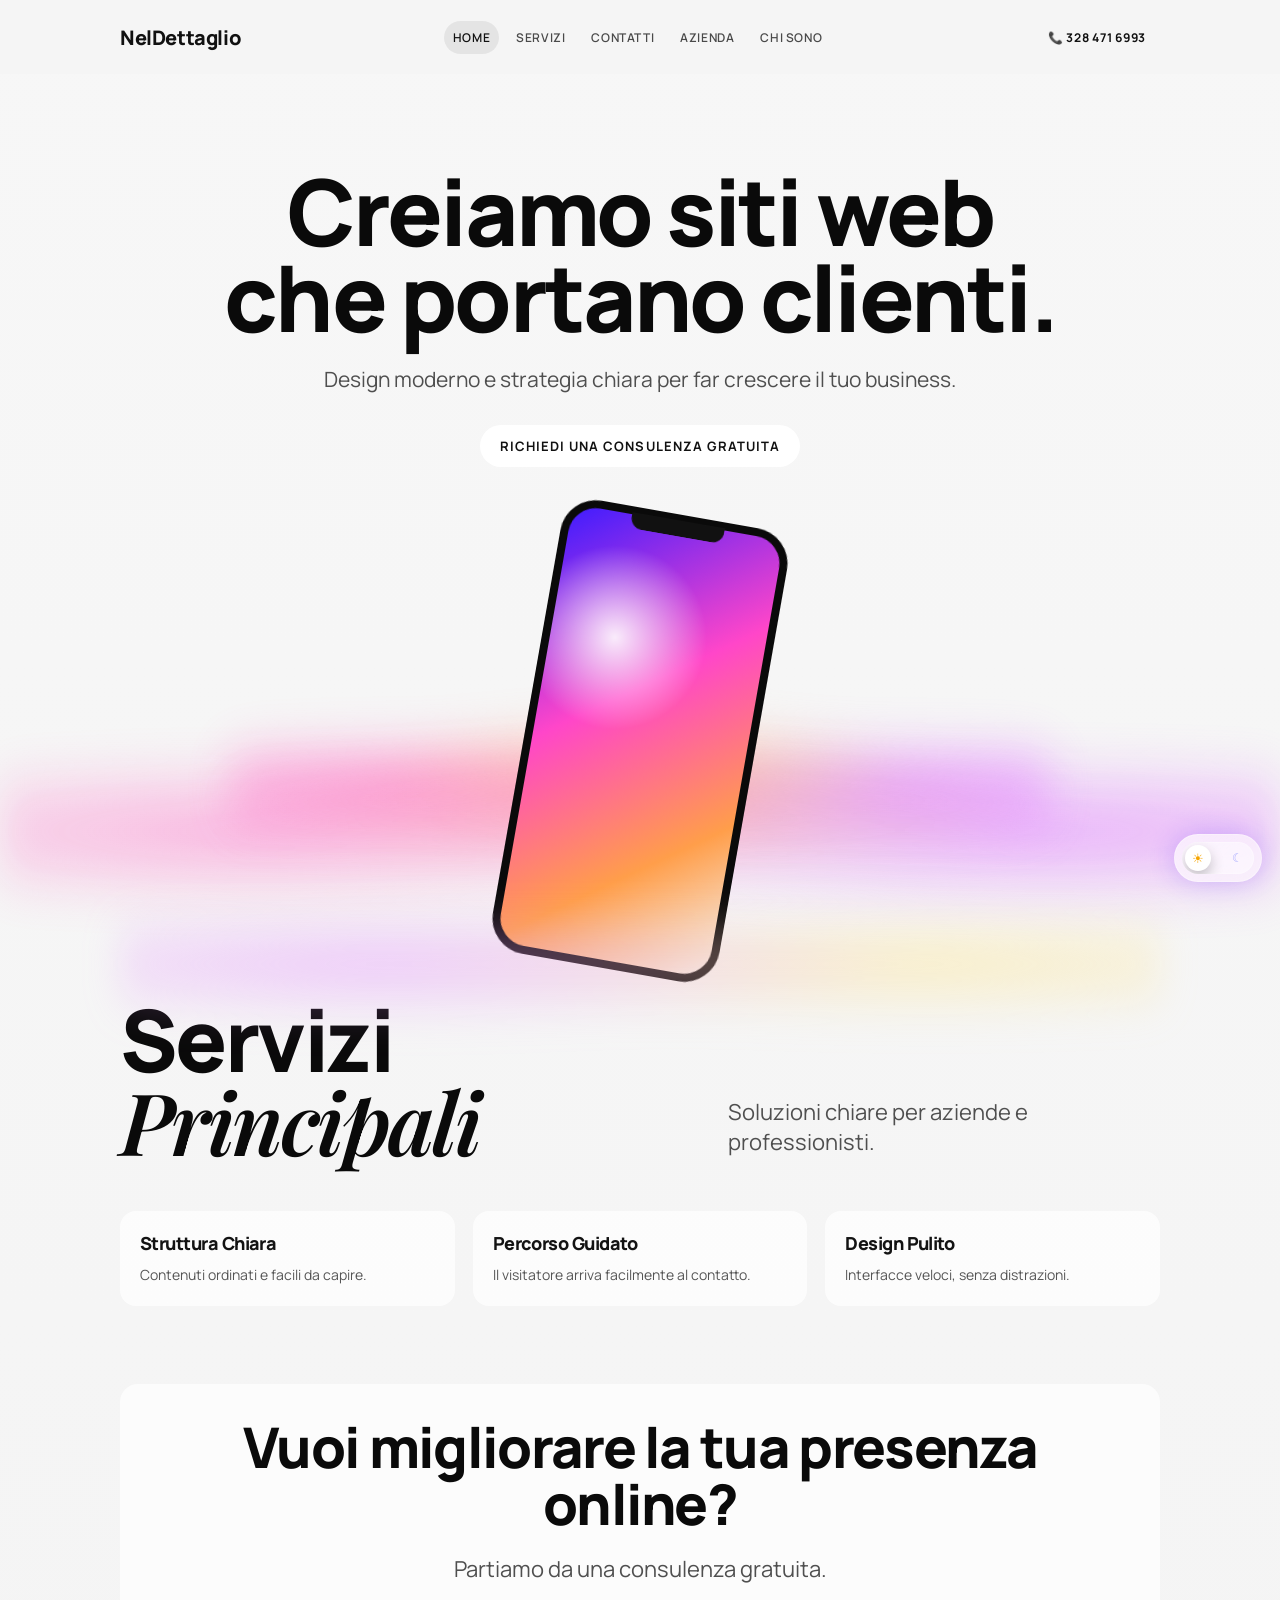
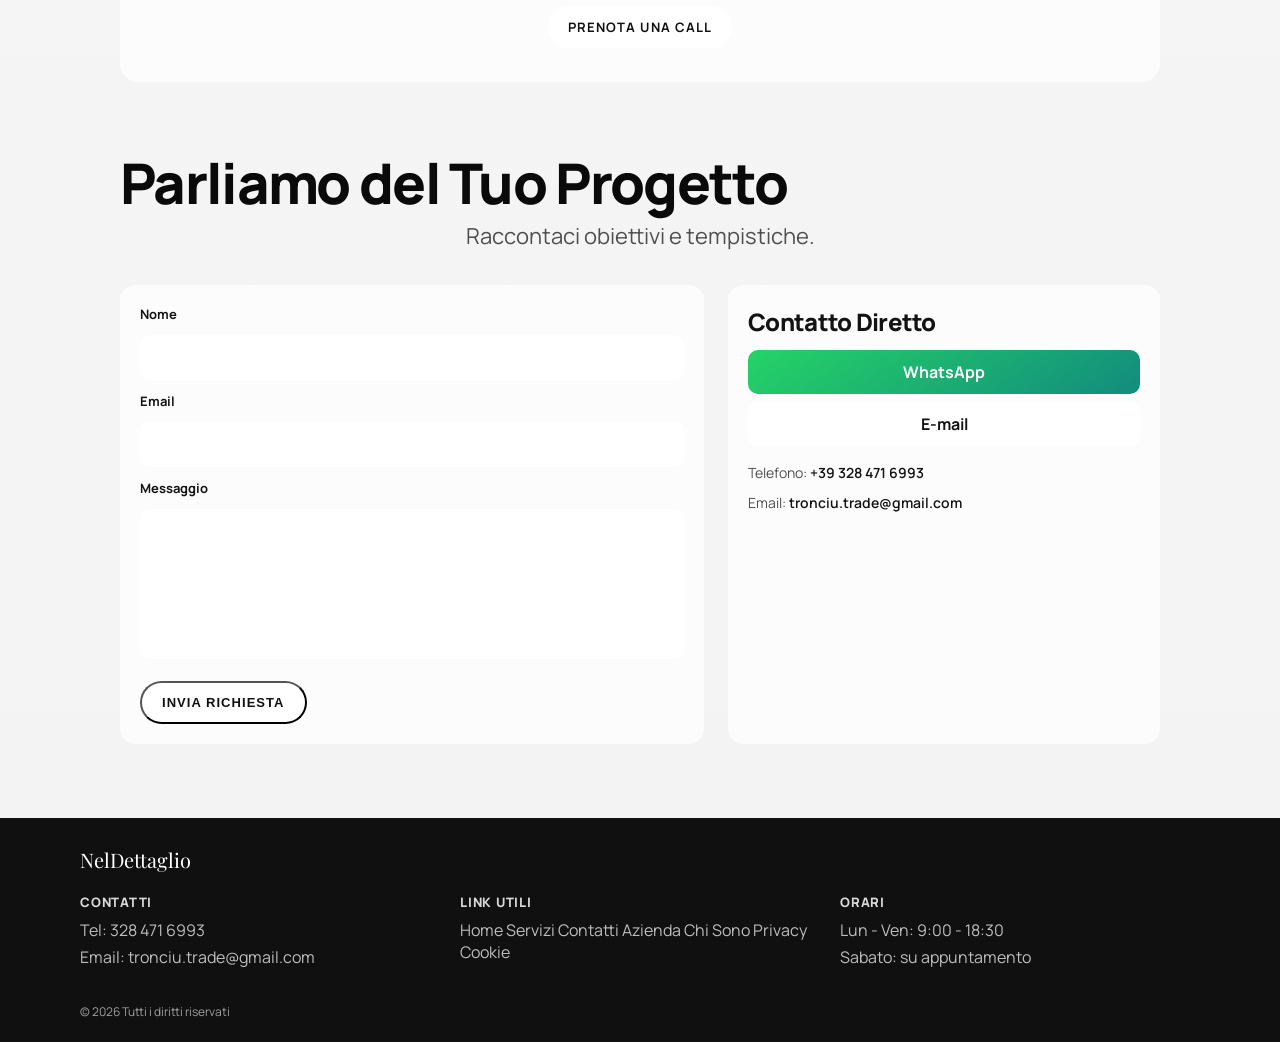
==== commit 40cd5eb4: "miglioraemetno testo" ====
--- a/index.html
+++ b/index.html
@@ -48,9 +48,8 @@
     <section class="hero">
       <div class="container hero-grid">
         <div class="hero-copy">
-          <small class="hero-kicker">Il tuo brand, con un ritmo perfetto.</small>
-          <h1>Creiamo siti web che portano clienti,<br />non solo visite.</h1>
-          <p>Design moderno, strategia chiara e risultati concreti per far crescere il tuo business online.</p>
+          <h1>Creiamo siti web che portano clienti.</h1>
+          <p>Design moderno e strategia chiara per far crescere il tuo business.</p>
           <a href="#contatti" class="btn">Richiedi una consulenza gratuita</a>
         </div>
       </div>
@@ -61,36 +60,36 @@
 
     <section class="services container" id="servizi">
       <div class="services-head">
-        <h2>Designed to Help You Do<br />More <span>With Less Stress</span></h2>
-        <p class="subtitle">Costruiamo siti web per aziende e professionisti che vogliono restare organizzati, autorevoli e focalizzati sui risultati.</p>
+        <h2>Servizi <span>Principali</span></h2>
+        <p class="subtitle">Soluzioni chiare per aziende e professionisti.</p>
       </div>
       <div class="service-grid service-points">
         <article class="card service point">
-          <h3>Smart Task Management</h3>
-          <p>Esperienza semplice e ordinata che valorizza servizi, contenuti e obiettivi commerciali.</p>
+          <h3>Struttura Chiara</h3>
+          <p>Contenuti ordinati e facili da capire.</p>
         </article>
         <article class="card service point">
-          <h3>Integrated Calendar &amp; Deadlines</h3>
-          <p>Struttura progettata per dare priorità alle azioni che contano e guidare il cliente verso il contatto.</p>
+          <h3>Percorso Guidato</h3>
+          <p>Il visitatore arriva facilmente al contatto.</p>
         </article>
         <article class="card service point">
-          <h3>Focus Mode</h3>
-          <p>Interfacce pulite, veloci e senza distrazioni per trasformare visite in richieste concrete.</p>
+          <h3>Design Pulito</h3>
+          <p>Interfacce veloci, senza distrazioni.</p>
         </article>
       </div>
     </section>
 
     <section class="cta">
       <div class="container cta-box">
-        <h2>Pronto a dare al tuo brand una presenza davvero forte?</h2>
-        <p>Partiamo con una consulenza gratuita e costruiamo la direzione migliore per te.</p>
+        <h2>Vuoi migliorare la tua presenza online?</h2>
+        <p>Partiamo da una consulenza gratuita.</p>
         <a href="#contatti" class="btn">Prenota una Call</a>
       </div>
     </section>
 
     <section class="contact container" id="contatti">
       <h2>Parliamo del Tuo Progetto</h2>
-      <p class="subtitle">Raccontaci obiettivi e tempistiche: ti rispondiamo con una proposta chiara</p>
+      <p class="subtitle">Raccontaci obiettivi e tempistiche.</p>
       <div class="contact-grid">
         <form class="contact-form card" id="contact-form">
           <label for="nome">Nome</label>
--- a/css/tronciu.css
+++ b/css/tronciu.css
@@ -416,6 +416,7 @@
   background:
     radial-gradient(circle at 30% 28%, rgba(255, 255, 255, 0.9) 0%, transparent 26%),
     linear-gradient(145deg, #3f1cff 0%, #ff46c9 40%, #ff9e4a 74%, #f4f5f7 100%);
+  border: 8px solid #0a0a0a;
   transform:
     rotate(10deg)
     translate3d(var(--phone-x), var(--phone-y), 0)
@@ -429,13 +430,18 @@
 .hero-device::before {
   content: "";
   position: absolute;
-  top: 8px;
+  top: -2px;
   left: 50%;
   transform: translateX(-50%);
   width: 44%;
   height: 16px;
   border-radius: 0 0 12px 12px;
   background: #111;
+  z-index: 2;
+}
+
+.hero-device::after {
+  content: none;
 }
 
 .services {
